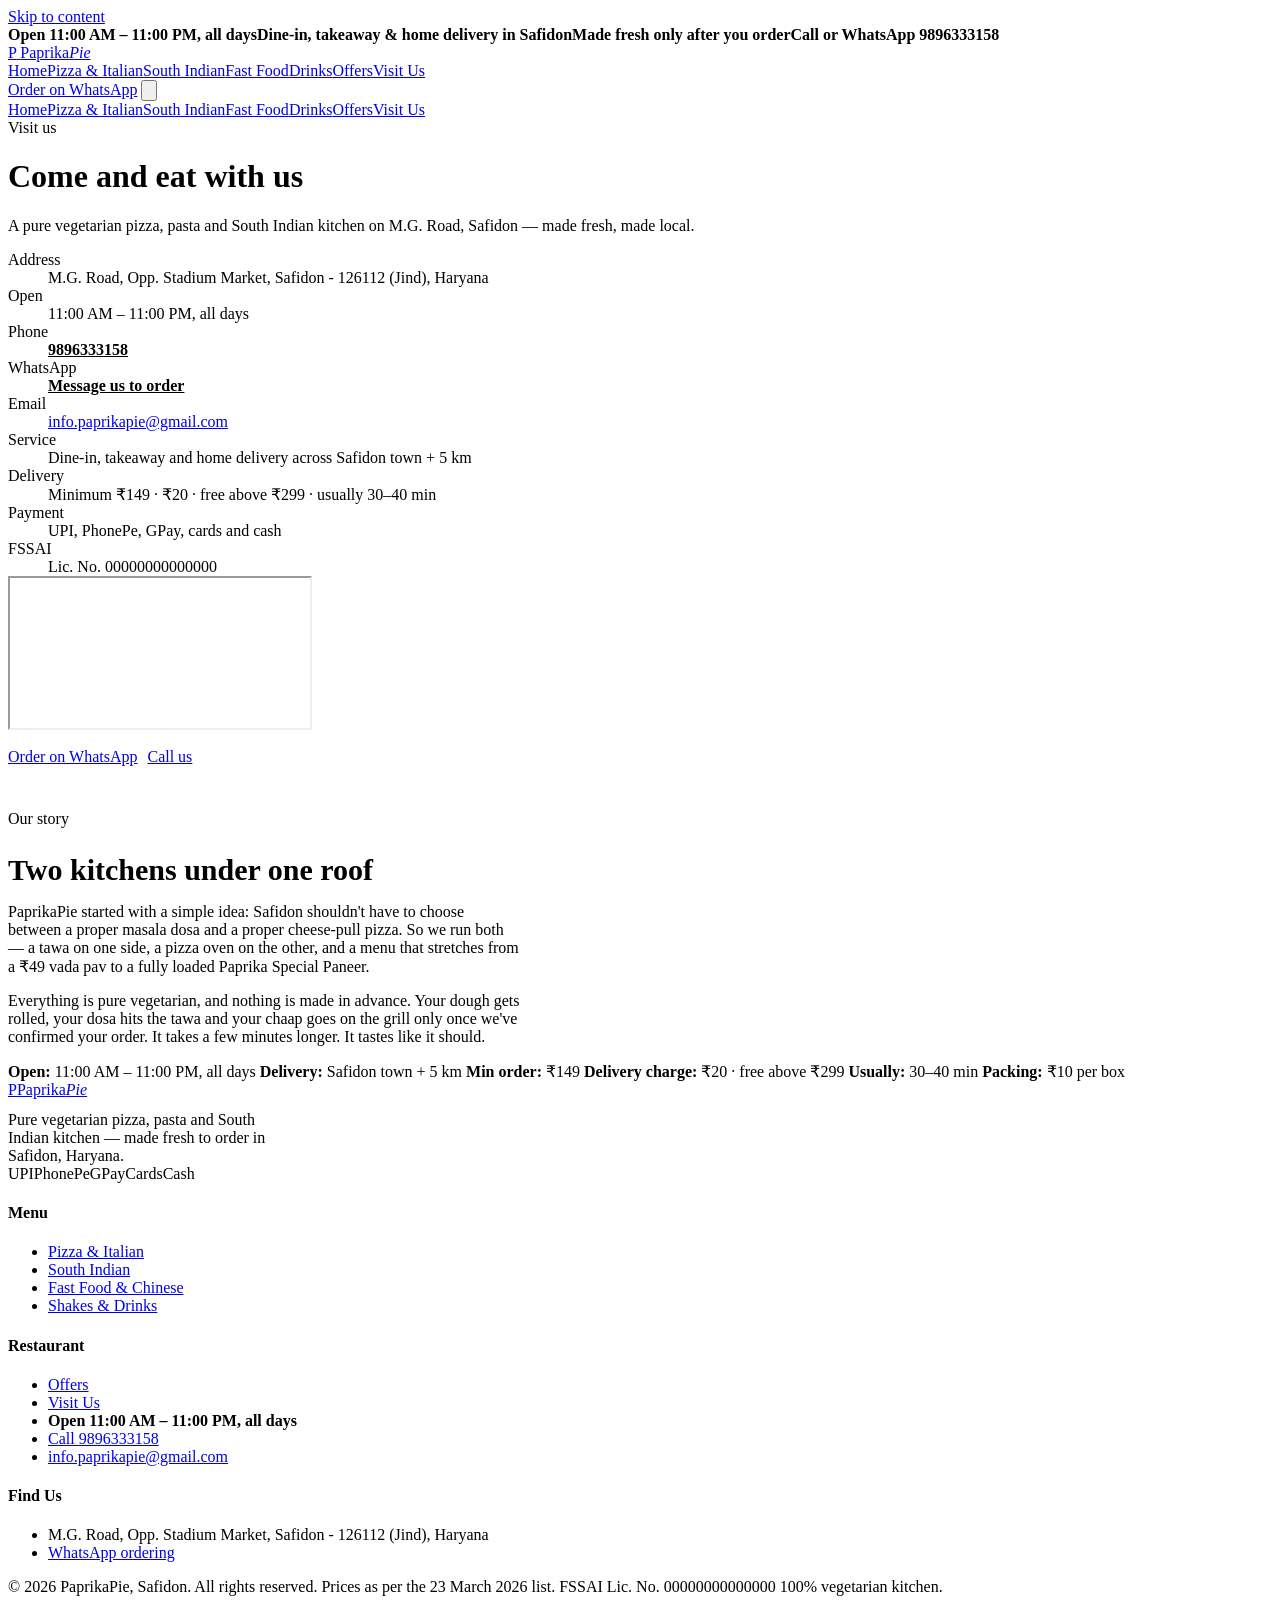
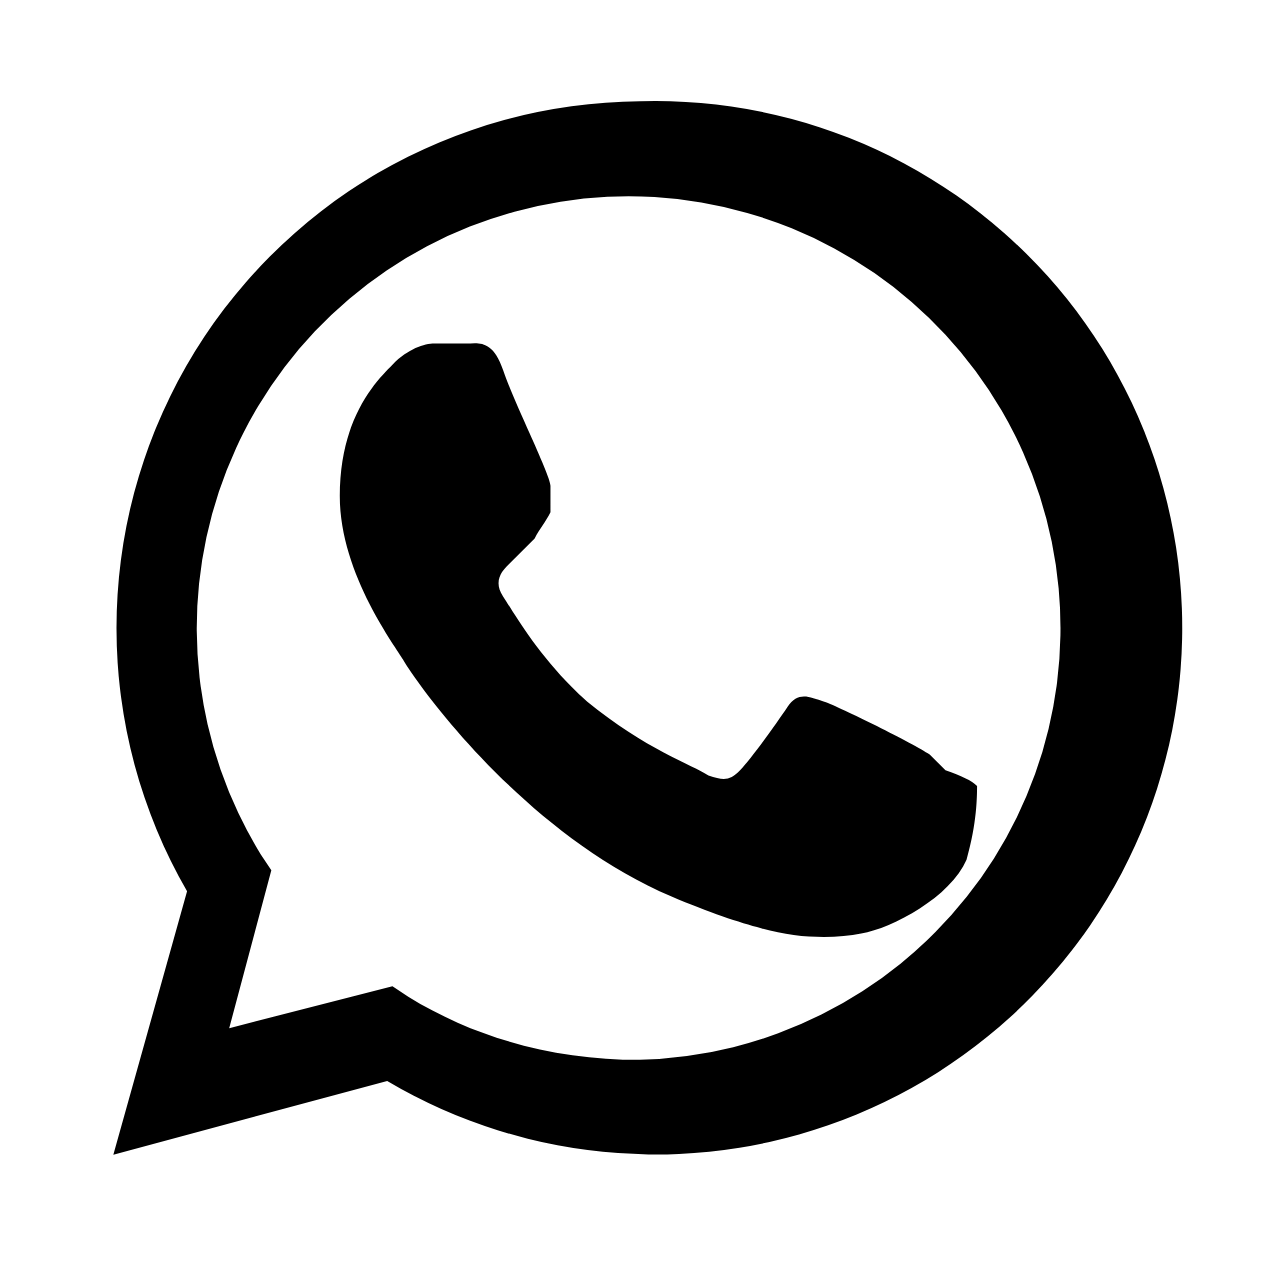
==== about.html @ 125a56b7 "Add files via upload" ====
<!DOCTYPE html>
<html lang="en-IN">
<head>
<meta charset="utf-8">
<meta name="viewport" content="width=device-width, initial-scale=1">
<title>Visit Us | PaprikaPie, Safidon (Jind), Haryana</title>
<meta name="description" content="PaprikaPie is at M.G. Road, Opp. Stadium Market, Safidon - 126112 (Jind), Haryana. Open 11:00 AM – 11:00 PM, all days. Dine-in, takeaway and home delivery. Call or WhatsApp 9896333158.">
<link rel="canonical" href="https://paprikapie.co.in/about.html">
<meta property="og:type" content="restaurant">
<meta property="og:site_name" content="PaprikaPie, Safidon">
<meta property="og:title" content="Visit Us | PaprikaPie, Safidon (Jind), Haryana">
<meta property="og:description" content="PaprikaPie is at M.G. Road, Opp. Stadium Market, Safidon - 126112 (Jind), Haryana. Open 11:00 AM – 11:00 PM, all days. Dine-in, takeaway and home delivery. Call or WhatsApp 9896333158.">
<meta property="og:image" content="https://paprikapie.co.in/images/share-card.jpg">
<meta property="og:image:width" content="1200">
<meta property="og:image:height" content="630">
<meta property="og:url" content="https://paprikapie.co.in/about.html">
<meta property="og:locale" content="en_IN">
<meta name="twitter:card" content="summary_large_image">
<meta name="twitter:title" content="Visit Us | PaprikaPie, Safidon (Jind), Haryana">
<meta name="twitter:description" content="PaprikaPie is at M.G. Road, Opp. Stadium Market, Safidon - 126112 (Jind), Haryana. Open 11:00 AM – 11:00 PM, all days. Dine-in, takeaway and home delivery. Call or WhatsApp 9896333158.">
<meta name="twitter:image" content="https://paprikapie.co.in/images/share-card.jpg">
<meta name="theme-color" content="#1B120C">
<link rel="icon" href="images/favicon.png">
<link rel="preconnect" href="https://fonts.googleapis.com"><link rel="preconnect" href="https://fonts.gstatic.com" crossorigin><link href="https://fonts.googleapis.com/css2?family=Bricolage+Grotesque:opsz,wght@12..96,600;12..96,800&family=Instrument+Sans:wght@400;500;600&family=Martian+Mono:wght@400;600&display=swap" rel="stylesheet">
<link rel="stylesheet" href="assets/style.css">
</head>
<body>
<a class="skip" href="#main">Skip to content</a>
<div class="ticker"><span>
<b>Open 11:00 AM – 11:00 PM, all days</b><b>Dine-in, takeaway &amp; home delivery in Safidon</b><b>Made fresh only after you order</b><b>Call or WhatsApp 9896333158</b>
</span></div>
<header class="hdr">
  <div class="wrap bar">
    <a class="logo" href="index.html">
      <span class="mk">P</span>
      <span class="nm">Paprika<i>Pie</i></span>
    </a>
    <nav class="main"><a href="index.html">Home</a><a href="menu-pizza.html">Pizza &amp; Italian</a><a href="menu-south.html">South Indian</a><a href="menu-fastfood.html">Fast Food</a><a href="menu-drinks.html">Drinks</a><a href="offers.html">Offers</a><a href="about.html" aria-current="page">Visit Us</a></nav>
    <div class="hdr-cta">
      <a class="btn btn-wa btn-sm" href="https://wa.me/919896333158" rel="noopener">Order on WhatsApp</a>
      <button class="menu-btn" type="button" aria-label="Menu" aria-expanded="false">
        <svg viewBox="0 0 24 24" fill="none" stroke="currentColor" stroke-width="2.2" stroke-linecap="round">
          <path d="M3 6h18M3 12h18M3 18h18"/>
        </svg>
      </button>
    </div>
  </div>
  <div class="wrap"><div class="drawer"><a href="index.html">Home</a><a href="menu-pizza.html">Pizza &amp; Italian</a><a href="menu-south.html">South Indian</a><a href="menu-fastfood.html">Fast Food</a><a href="menu-drinks.html">Drinks</a><a href="offers.html">Offers</a><a href="about.html" aria-current="page">Visit Us</a></div></div>
</header>
<main id="main">
<div class="phead"><div class="wrap">
  <div class="eyebrow">Visit us</div>
  <h1>Come and eat with us</h1>
  <p>A pure vegetarian pizza, pasta and South Indian kitchen on M.G. Road, Safidon — made fresh, made local.</p>
</div></div>
<section><div class="wrap">
  <div class="split">
    <div class="info">
      <dl style="margin:0">
        <dt>Address</dt><dd>M.G. Road, Opp. Stadium Market, Safidon - 126112 (Jind), Haryana</dd>
        <dt>Open</dt><dd>11:00 AM – 11:00 PM, all days</dd>
        <dt>Phone</dt><dd><a href="tel:9896333158" style="color:var(--paprika);font-weight:600">9896333158</a></dd>
        <dt>WhatsApp</dt><dd><a href="https://wa.me/919896333158" rel="noopener" style="color:var(--paprika);font-weight:600">Message us to order</a></dd>
        <dt>Email</dt><dd><a href="mailto:info.paprikapie@gmail.com">info.paprikapie@gmail.com</a></dd>
        <dt>Service</dt><dd>Dine-in, takeaway and home delivery across Safidon town + 5 km</dd>
        <dt>Delivery</dt><dd>Minimum ₹149 · ₹20 · free above ₹299 · usually 30–40 min</dd>
        <dt>Payment</dt><dd>UPI, PhonePe, GPay, cards and cash</dd>
        <dt>FSSAI</dt><dd>Lic. No. 00000000000000</dd>
      </dl>
    </div>
    <div>
      <iframe class="map" loading="lazy" title="PaprikaPie location in Safidon"
        referrerpolicy="no-referrer-when-downgrade" allowfullscreen
        src="https://www.google.com/maps?q=M.G.+Road%2C+Opp.+Stadium+Market%2C+Safidon+-+126112+(Jind)%2C+Haryana&amp;output=embed"></iframe>
      <div style="margin-top:14px;display:flex;gap:10px;flex-wrap:wrap">
        <a class="btn btn-wa" href="https://wa.me/919896333158" rel="noopener">Order on WhatsApp</a>
        <a class="btn btn-line" href="tel:9896333158">Call us</a>
      </div>
    </div>
  </div>

  <div style="margin-top:44px;max-width:64ch">
    <div class="eyebrow" style="color:var(--paprika)">Our story</div>
    <h2 style="font-size:30px;font-weight:800;margin-bottom:14px">Two kitchens under one roof</h2>
    <p style="color:var(--ash)">PaprikaPie started with a simple idea: Safidon shouldn't have to choose between a proper masala dosa and a proper cheese-pull pizza. So we run both — a tawa on one side, a pizza oven on the other, and a menu that stretches from a ₹49 vada pav to a fully loaded Paprika Special Paneer.</p>
    <p style="color:var(--ash)">Everything is pure vegetarian, and nothing is made in advance. Your dough gets rolled, your dosa hits the tawa and your chaap goes on the grill only once we've confirmed your order. It takes a few minutes longer. It tastes like it should.</p>
  </div>
</div></section>
</main>

<div class="delivery"><div class="wrap in">
  <span><b>Open:</b> 11:00 AM – 11:00 PM, all days</span>
  <span><b>Delivery:</b> Safidon town + 5 km</span>
  <span><b>Min order:</b> ₹149</span>
  <span><b>Delivery charge:</b> ₹20 · free above ₹299</span>
  <span><b>Usually:</b> 30–40 min</span>
  <span><b>Packing:</b> ₹10 per box</span>
</div></div>
<footer>
  <div class="wrap">
    <div class="fgrid">
      <div>
        <a class="logo" href="index.html" style="margin-bottom:12px">
          <span class="mk">P</span><span class="nm" style="color:var(--pav)">Paprika<i style="color:var(--ember)">Pie</i></span>
        </a>
        <p style="margin:12px 0 0;max-width:34ch">Pure vegetarian pizza, pasta and South Indian kitchen — made fresh to order in Safidon, Haryana.</p>
        <div class="pay"><span>UPI</span><span>PhonePe</span><span>GPay</span><span>Cards</span><span>Cash</span></div>
      </div>
      <div>
        <h4>Menu</h4>
        <ul>
          <li><a href="menu-pizza.html">Pizza &amp; Italian</a></li>
          <li><a href="menu-south.html">South Indian</a></li>
          <li><a href="menu-fastfood.html">Fast Food &amp; Chinese</a></li>
          <li><a href="menu-drinks.html">Shakes &amp; Drinks</a></li>
        </ul>
      </div>
      <div>
        <h4>Restaurant</h4>
        <ul>
          <li><a href="offers.html">Offers</a></li>
          <li><a href="about.html">Visit Us</a></li>
          <li><strong style="color:var(--pav)">Open 11:00 AM – 11:00 PM, all days</strong></li>
          <li><a href="tel:9896333158">Call 9896333158</a></li>
          <li><a href="mailto:info.paprikapie@gmail.com">info.paprikapie@gmail.com</a></li>
        </ul>
      </div>
      <div>
        <h4>Find Us</h4>
        <ul>
          <li>M.G. Road, Opp. Stadium Market, Safidon - 126112 (Jind), Haryana</li>
          <li><a href="https://wa.me/919896333158" rel="noopener">WhatsApp ordering</a></li>
        </ul>
      </div>
    </div>
    <div class="legal">
      <span>© 2026 PaprikaPie, Safidon. All rights reserved.</span>
      <span>Prices as per the 23 March 2026 list.</span>
      <span>FSSAI Lic. No. 00000000000000</span>
      <span>100% vegetarian kitchen.</span>
    </div>
  </div>
</footer>

<a class="fab" href="https://wa.me/919896333158" rel="noopener" aria-label="Order on WhatsApp">
  <svg viewBox="0 0 24 24"><path d="M17.5 14.4c-.3-.2-1.7-.9-2-1-.3-.1-.5-.2-.7.1-.2.3-.7 1-.9 1.2-.2.2-.3.2-.6.1-.3-.2-1.2-.5-2.3-1.4-.9-.8-1.4-1.7-1.6-2-.2-.3 0-.5.1-.6l.5-.5c.1-.2.2-.3.3-.5 0-.2 0-.4 0-.5 0-.2-.7-1.6-.9-2.2-.2-.6-.5-.5-.7-.5h-.6c-.2 0-.5.1-.8.4-.3.3-1 1-1 2.5s1.1 2.9 1.2 3.1c.1.2 2.1 3.2 5.1 4.5.7.3 1.3.5 1.7.6.7.2 1.4.2 1.9.1.6-.1 1.7-.7 2-1.4.2-.7.2-1.2.2-1.4-.1-.1-.3-.2-.6-.3zM12 2a10 10 0 0 0-8.6 15L2 22l5.2-1.4A10 10 0 1 0 12 2zm0 18.2c-1.6 0-3.1-.4-4.4-1.2l-.3-.2-3.1.8.8-3-.2-.3a8.2 8.2 0 1 1 7.2 3.9z"/></svg>
</a>

<script src="offers-loader.js" defer></script>
<script src="assets/app.js" defer></script>
</body>
</html>
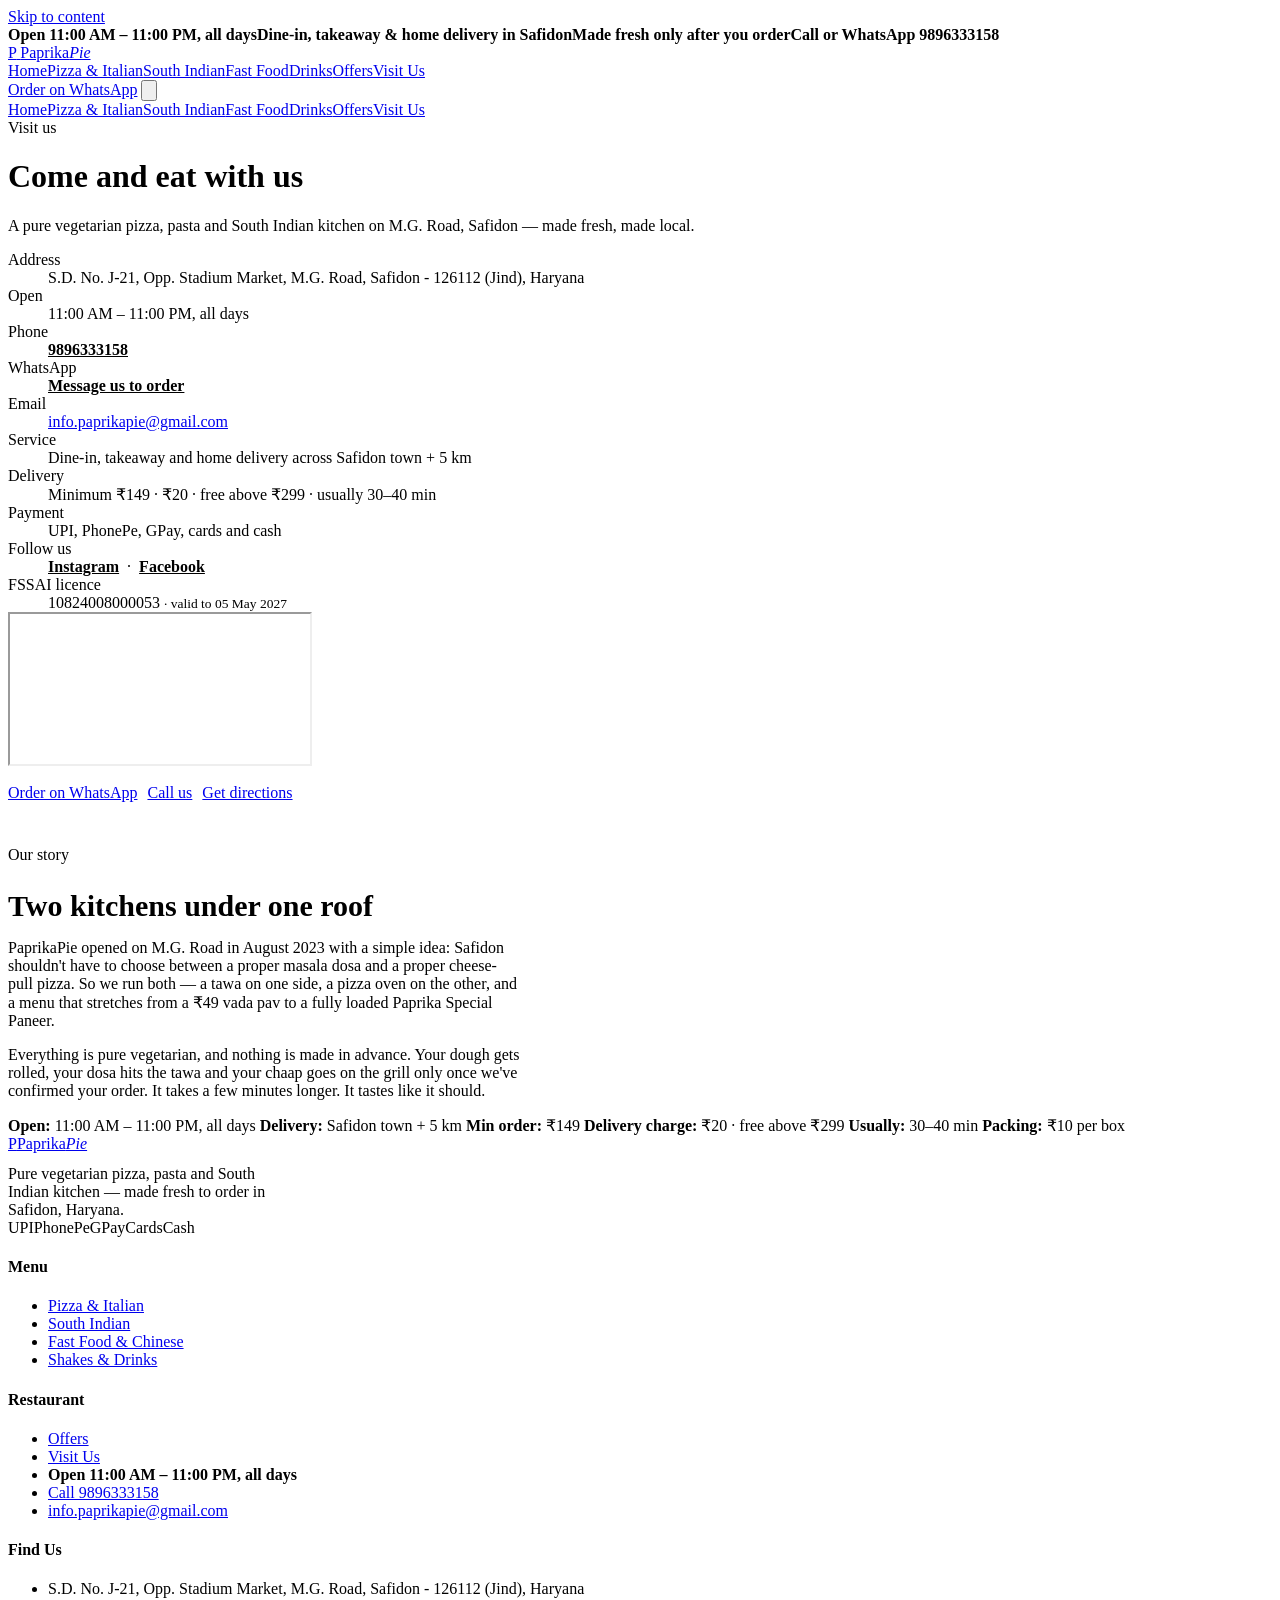
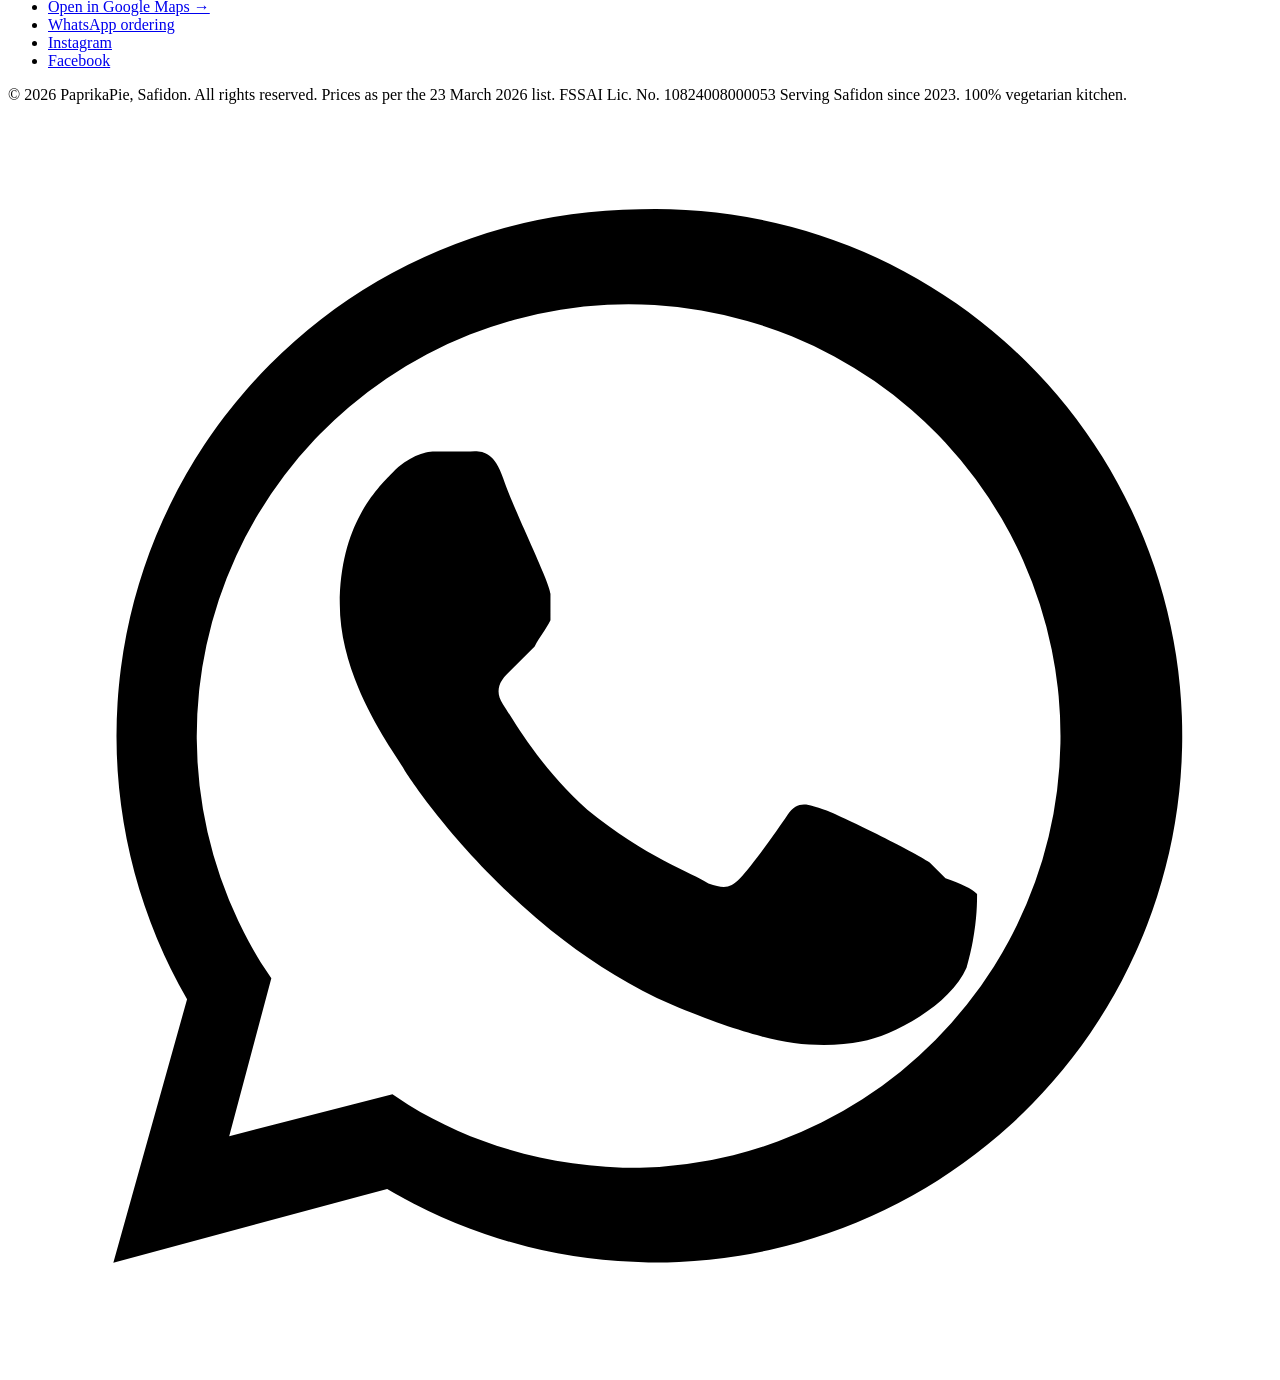
==== commit f6489249: "Add files via upload" ====
--- a/about.html
+++ b/about.html
@@ -4,12 +4,12 @@
 <meta charset="utf-8">
 <meta name="viewport" content="width=device-width, initial-scale=1">
 <title>Visit Us | PaprikaPie, Safidon (Jind), Haryana</title>
-<meta name="description" content="PaprikaPie is at M.G. Road, Opp. Stadium Market, Safidon - 126112 (Jind), Haryana. Open 11:00 AM – 11:00 PM, all days. Dine-in, takeaway and home delivery. Call or WhatsApp 9896333158.">
+<meta name="description" content="PaprikaPie is at S.D. No. J-21, Opp. Stadium Market, M.G. Road, Safidon - 126112 (Jind), Haryana. Open 11:00 AM – 11:00 PM, all days. Dine-in, takeaway and home delivery. Call or WhatsApp 9896333158.">
 <link rel="canonical" href="https://paprikapie.co.in/about.html">
 <meta property="og:type" content="restaurant">
 <meta property="og:site_name" content="PaprikaPie, Safidon">
 <meta property="og:title" content="Visit Us | PaprikaPie, Safidon (Jind), Haryana">
-<meta property="og:description" content="PaprikaPie is at M.G. Road, Opp. Stadium Market, Safidon - 126112 (Jind), Haryana. Open 11:00 AM – 11:00 PM, all days. Dine-in, takeaway and home delivery. Call or WhatsApp 9896333158.">
+<meta property="og:description" content="PaprikaPie is at S.D. No. J-21, Opp. Stadium Market, M.G. Road, Safidon - 126112 (Jind), Haryana. Open 11:00 AM – 11:00 PM, all days. Dine-in, takeaway and home delivery. Call or WhatsApp 9896333158.">
 <meta property="og:image" content="https://paprikapie.co.in/images/share-card.jpg">
 <meta property="og:image:width" content="1200">
 <meta property="og:image:height" content="630">
@@ -17,7 +17,7 @@
 <meta property="og:locale" content="en_IN">
 <meta name="twitter:card" content="summary_large_image">
 <meta name="twitter:title" content="Visit Us | PaprikaPie, Safidon (Jind), Haryana">
-<meta name="twitter:description" content="PaprikaPie is at M.G. Road, Opp. Stadium Market, Safidon - 126112 (Jind), Haryana. Open 11:00 AM – 11:00 PM, all days. Dine-in, takeaway and home delivery. Call or WhatsApp 9896333158.">
+<meta name="twitter:description" content="PaprikaPie is at S.D. No. J-21, Opp. Stadium Market, M.G. Road, Safidon - 126112 (Jind), Haryana. Open 11:00 AM – 11:00 PM, all days. Dine-in, takeaway and home delivery. Call or WhatsApp 9896333158.">
 <meta name="twitter:image" content="https://paprikapie.co.in/images/share-card.jpg">
 <meta name="theme-color" content="#1B120C">
 <link rel="icon" href="images/favicon.png">
@@ -57,7 +57,7 @@
   <div class="split">
     <div class="info">
       <dl style="margin:0">
-        <dt>Address</dt><dd>M.G. Road, Opp. Stadium Market, Safidon - 126112 (Jind), Haryana</dd>
+        <dt>Address</dt><dd>S.D. No. J-21, Opp. Stadium Market, M.G. Road, Safidon - 126112 (Jind), Haryana</dd>
         <dt>Open</dt><dd>11:00 AM – 11:00 PM, all days</dd>
         <dt>Phone</dt><dd><a href="tel:9896333158" style="color:var(--paprika);font-weight:600">9896333158</a></dd>
         <dt>WhatsApp</dt><dd><a href="https://wa.me/919896333158" rel="noopener" style="color:var(--paprika);font-weight:600">Message us to order</a></dd>
@@ -65,16 +65,18 @@
         <dt>Service</dt><dd>Dine-in, takeaway and home delivery across Safidon town + 5 km</dd>
         <dt>Delivery</dt><dd>Minimum ₹149 · ₹20 · free above ₹299 · usually 30–40 min</dd>
         <dt>Payment</dt><dd>UPI, PhonePe, GPay, cards and cash</dd>
-        <dt>FSSAI</dt><dd>Lic. No. 00000000000000</dd>
+        <dt>Follow us</dt><dd><a href="https://www.instagram.com/paprika__pie" rel="noopener" style="color:var(--paprika);font-weight:600">Instagram</a> &nbsp;·&nbsp; <a href="https://www.facebook.com/share/195Zh5gYRe/" rel="noopener" style="color:var(--paprika);font-weight:600">Facebook</a></dd>
+        <dt>FSSAI licence</dt><dd>10824008000053 <span style="color:var(--ash);font-size:13.5px">· valid to 05 May 2027</span></dd>
       </dl>
     </div>
     <div>
       <iframe class="map" loading="lazy" title="PaprikaPie location in Safidon"
         referrerpolicy="no-referrer-when-downgrade" allowfullscreen
-        src="https://www.google.com/maps?q=M.G.+Road%2C+Opp.+Stadium+Market%2C+Safidon+-+126112+(Jind)%2C+Haryana&amp;output=embed"></iframe>
+        src="https://www.google.com/maps?q=29.4057029,76.6685684&amp;z=17&amp;output=embed"></iframe>
       <div style="margin-top:14px;display:flex;gap:10px;flex-wrap:wrap">
         <a class="btn btn-wa" href="https://wa.me/919896333158" rel="noopener">Order on WhatsApp</a>
         <a class="btn btn-line" href="tel:9896333158">Call us</a>
+        <a class="btn btn-line" href="https://share.google/0tqUIa7kDqaAhrI66" rel="noopener">Get directions</a>
       </div>
     </div>
   </div>
@@ -82,7 +84,7 @@
   <div style="margin-top:44px;max-width:64ch">
     <div class="eyebrow" style="color:var(--paprika)">Our story</div>
     <h2 style="font-size:30px;font-weight:800;margin-bottom:14px">Two kitchens under one roof</h2>
-    <p style="color:var(--ash)">PaprikaPie started with a simple idea: Safidon shouldn't have to choose between a proper masala dosa and a proper cheese-pull pizza. So we run both — a tawa on one side, a pizza oven on the other, and a menu that stretches from a ₹49 vada pav to a fully loaded Paprika Special Paneer.</p>
+    <p style="color:var(--ash)">PaprikaPie opened on M.G. Road in August 2023 with a simple idea: Safidon shouldn't have to choose between a proper masala dosa and a proper cheese-pull pizza. So we run both — a tawa on one side, a pizza oven on the other, and a menu that stretches from a ₹49 vada pav to a fully loaded Paprika Special Paneer.</p>
     <p style="color:var(--ash)">Everything is pure vegetarian, and nothing is made in advance. Your dough gets rolled, your dosa hits the tawa and your chaap goes on the grill only once we've confirmed your order. It takes a few minutes longer. It tastes like it should.</p>
   </div>
 </div></section>
@@ -128,15 +130,19 @@
       <div>
         <h4>Find Us</h4>
         <ul>
-          <li>M.G. Road, Opp. Stadium Market, Safidon - 126112 (Jind), Haryana</li>
+          <li>S.D. No. J-21, Opp. Stadium Market, M.G. Road, Safidon - 126112 (Jind), Haryana</li>
+          <li><a href="https://share.google/0tqUIa7kDqaAhrI66" rel="noopener">Open in Google Maps →</a></li>
           <li><a href="https://wa.me/919896333158" rel="noopener">WhatsApp ordering</a></li>
+          <li><a href="https://www.instagram.com/paprika__pie" rel="noopener">Instagram</a></li>
+          <li><a href="https://www.facebook.com/share/195Zh5gYRe/" rel="noopener">Facebook</a></li>
         </ul>
       </div>
     </div>
     <div class="legal">
       <span>© 2026 PaprikaPie, Safidon. All rights reserved.</span>
       <span>Prices as per the 23 March 2026 list.</span>
-      <span>FSSAI Lic. No. 00000000000000</span>
+      <span>FSSAI Lic. No. 10824008000053</span>
+      <span>Serving Safidon since 2023.</span>
       <span>100% vegetarian kitchen.</span>
     </div>
   </div>
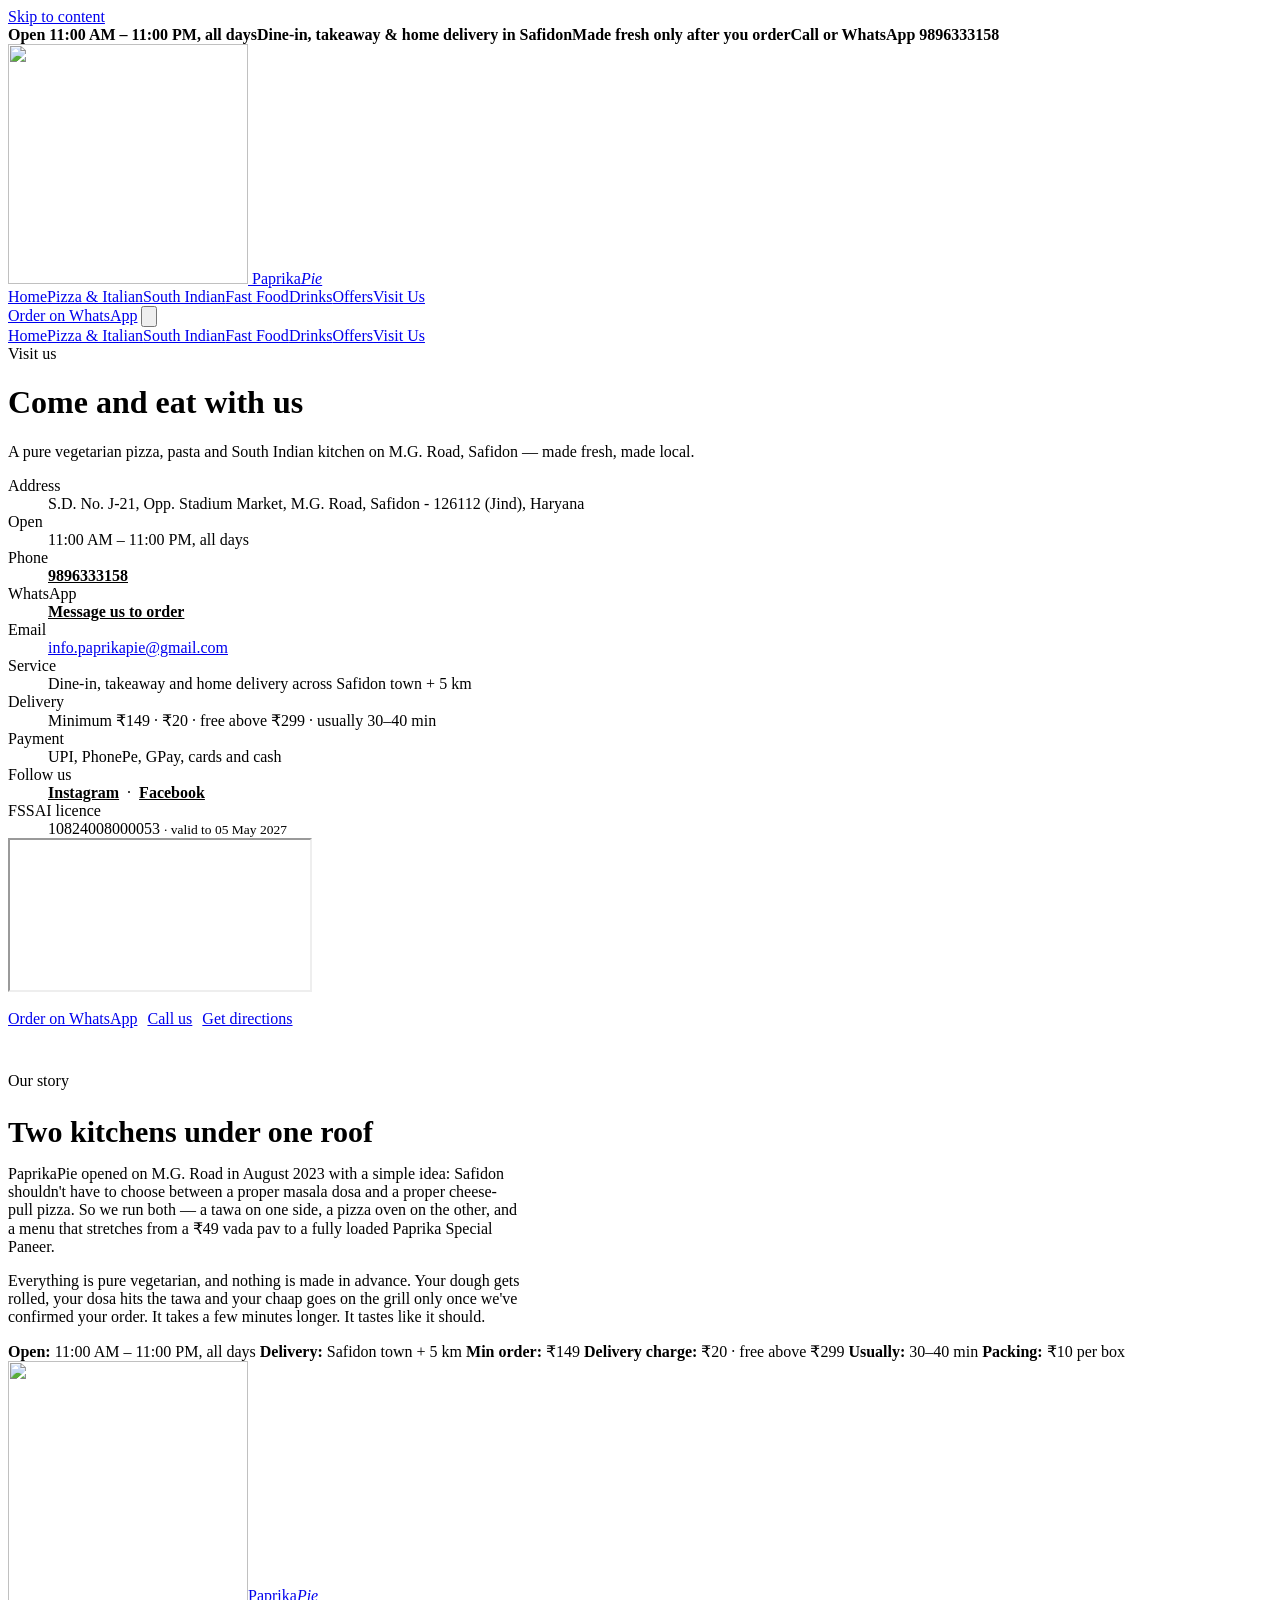
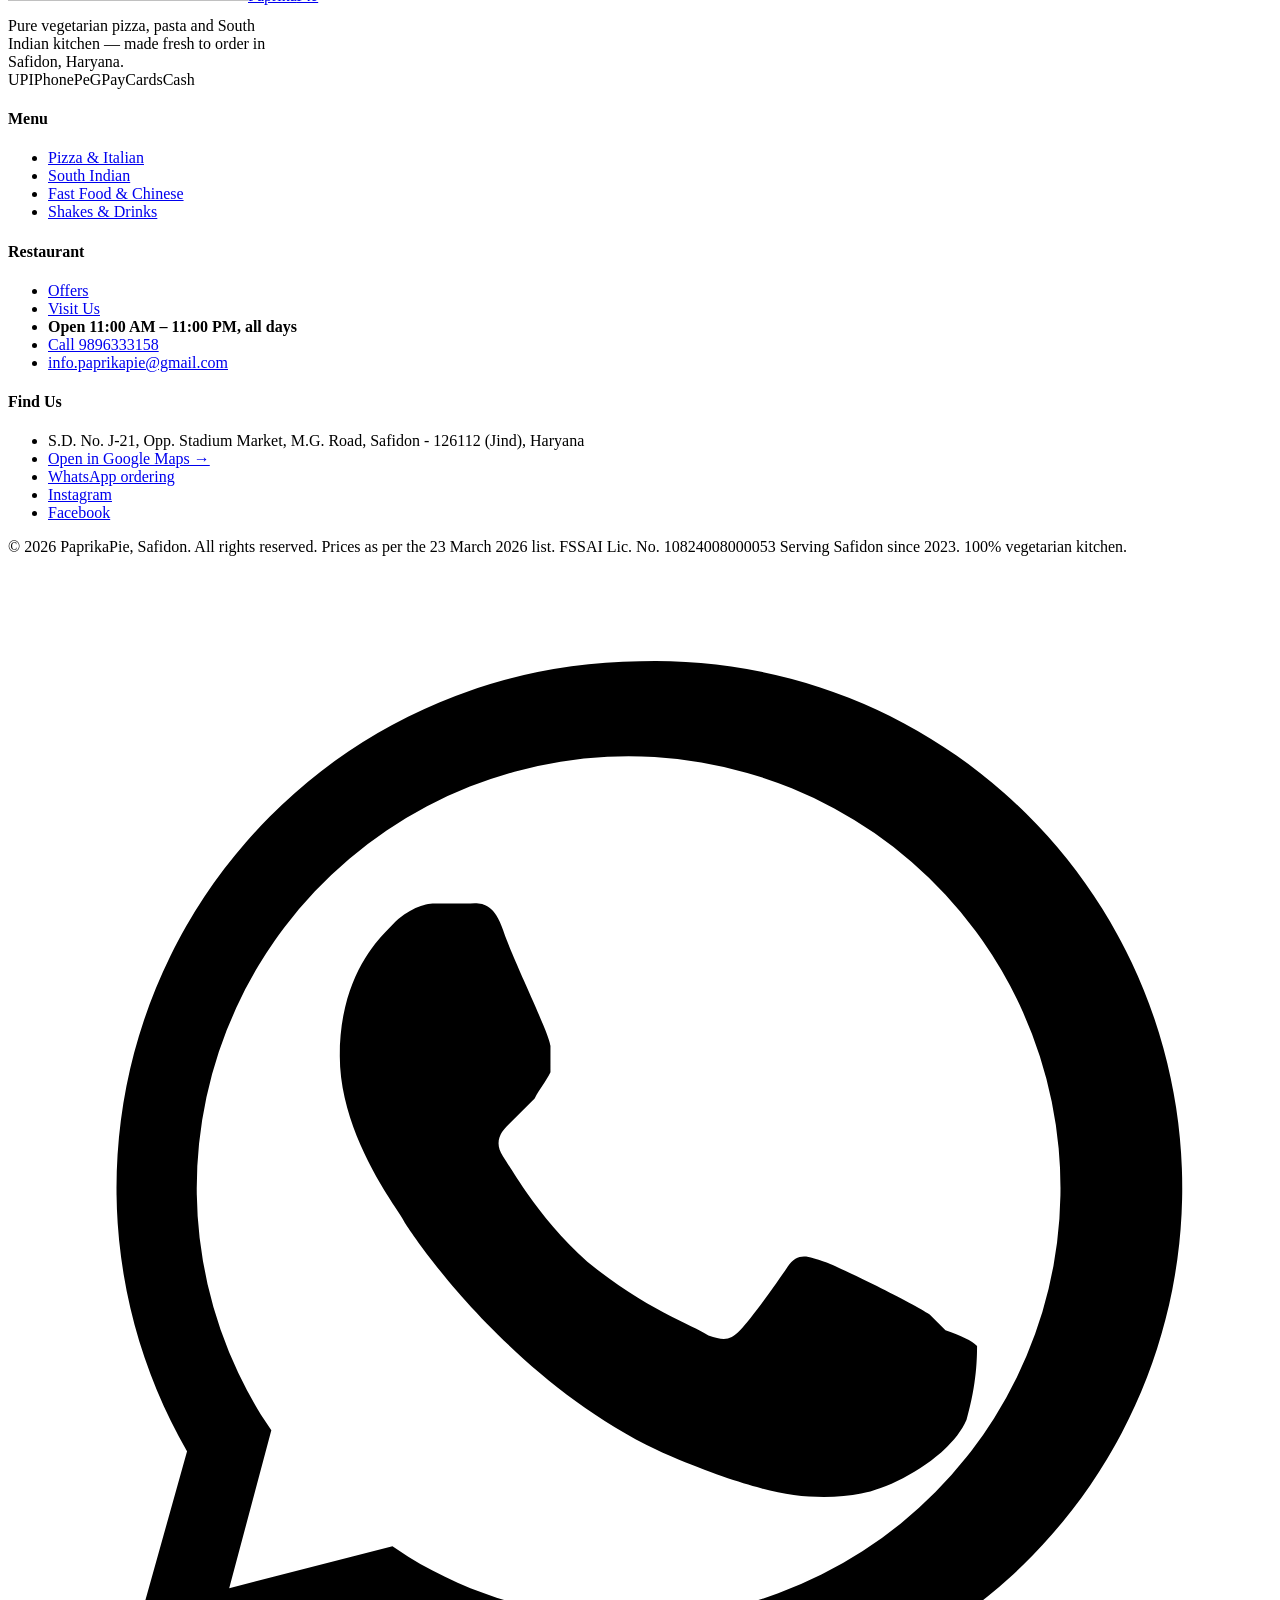
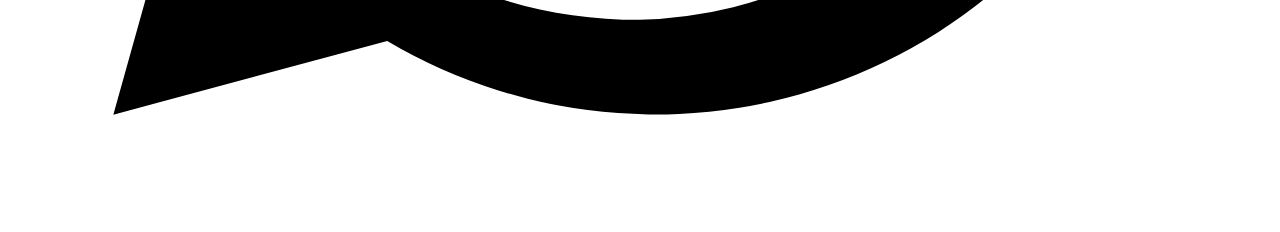
==== commit 70036220: "Add files via upload" ====
--- a/about.html
+++ b/about.html
@@ -32,7 +32,7 @@
 <header class="hdr">
   <div class="wrap bar">
     <a class="logo" href="index.html">
-      <span class="mk">P</span>
+      <img class="mk" src="images/logo.png" alt="" width="240" height="240">
       <span class="nm">Paprika<i>Pie</i></span>
     </a>
     <nav class="main"><a href="index.html">Home</a><a href="menu-pizza.html">Pizza &amp; Italian</a><a href="menu-south.html">South Indian</a><a href="menu-fastfood.html">Fast Food</a><a href="menu-drinks.html">Drinks</a><a href="offers.html">Offers</a><a href="about.html" aria-current="page">Visit Us</a></nav>
@@ -103,7 +103,7 @@
     <div class="fgrid">
       <div>
         <a class="logo" href="index.html" style="margin-bottom:12px">
-          <span class="mk">P</span><span class="nm" style="color:var(--pav)">Paprika<i style="color:var(--ember)">Pie</i></span>
+          <img class="mk" src="images/logo.png" alt="" width="240" height="240"><span class="nm" style="color:var(--pav)">Paprika<i style="color:var(--ember)">Pie</i></span>
         </a>
         <p style="margin:12px 0 0;max-width:34ch">Pure vegetarian pizza, pasta and South Indian kitchen — made fresh to order in Safidon, Haryana.</p>
         <div class="pay"><span>UPI</span><span>PhonePe</span><span>GPay</span><span>Cards</span><span>Cash</span></div>
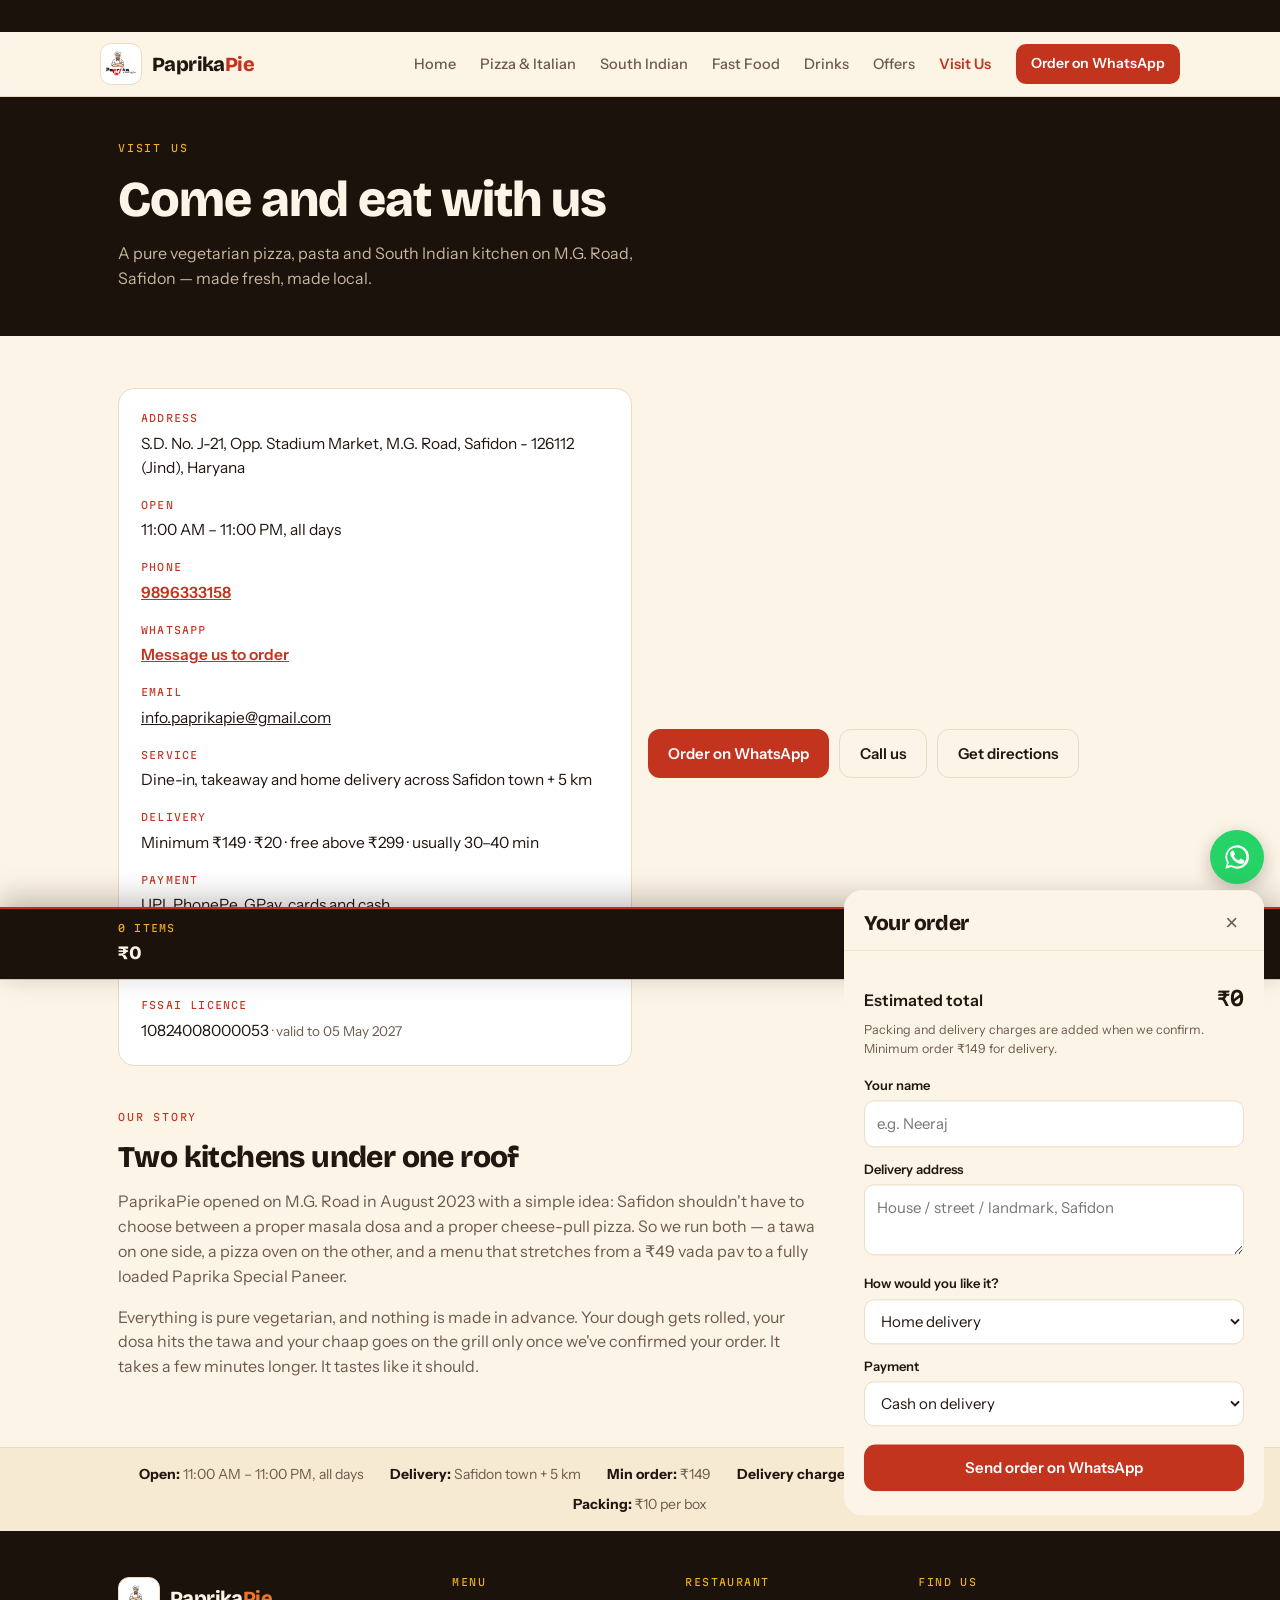
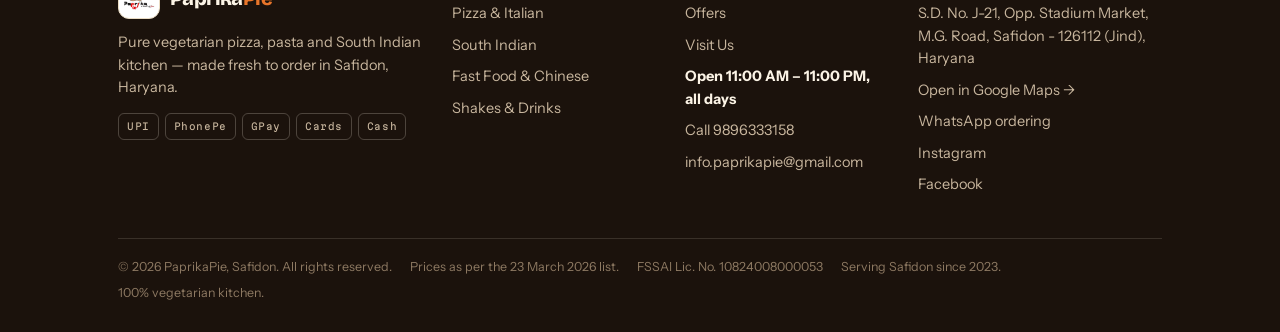
==== commit c0292b63: "Add files via upload" ====
--- a/about.html
+++ b/about.html
@@ -10,7 +10,7 @@
 <meta property="og:site_name" content="PaprikaPie, Safidon">
 <meta property="og:title" content="Visit Us | PaprikaPie, Safidon (Jind), Haryana">
 <meta property="og:description" content="PaprikaPie is at S.D. No. J-21, Opp. Stadium Market, M.G. Road, Safidon - 126112 (Jind), Haryana. Open 11:00 AM – 11:00 PM, all days. Dine-in, takeaway and home delivery. Call or WhatsApp 9896333158.">
-<meta property="og:image" content="https://paprikapie.co.in/images/share-card.jpg">
+<meta property="og:image" content="https://paprikapie.co.in/img-share-card.jpg">
 <meta property="og:image:width" content="1200">
 <meta property="og:image:height" content="630">
 <meta property="og:url" content="https://paprikapie.co.in/about.html">
@@ -18,11 +18,11 @@
 <meta name="twitter:card" content="summary_large_image">
 <meta name="twitter:title" content="Visit Us | PaprikaPie, Safidon (Jind), Haryana">
 <meta name="twitter:description" content="PaprikaPie is at S.D. No. J-21, Opp. Stadium Market, M.G. Road, Safidon - 126112 (Jind), Haryana. Open 11:00 AM – 11:00 PM, all days. Dine-in, takeaway and home delivery. Call or WhatsApp 9896333158.">
-<meta name="twitter:image" content="https://paprikapie.co.in/images/share-card.jpg">
+<meta name="twitter:image" content="https://paprikapie.co.in/img-share-card.jpg">
 <meta name="theme-color" content="#1B120C">
-<link rel="icon" href="images/favicon.png">
+<link rel="icon" href="img-favicon.png">
 <link rel="preconnect" href="https://fonts.googleapis.com"><link rel="preconnect" href="https://fonts.gstatic.com" crossorigin><link href="https://fonts.googleapis.com/css2?family=Bricolage+Grotesque:opsz,wght@12..96,600;12..96,800&family=Instrument+Sans:wght@400;500;600&family=Martian+Mono:wght@400;600&display=swap" rel="stylesheet">
-<link rel="stylesheet" href="assets/style.css">
+<link rel="stylesheet" href="style.css">
 </head>
 <body>
 <a class="skip" href="#main">Skip to content</a>
@@ -32,7 +32,7 @@
 <header class="hdr">
   <div class="wrap bar">
     <a class="logo" href="index.html">
-      <img class="mk" src="images/logo.png" alt="" width="240" height="240">
+      <img class="mk" src="img-logo.png" alt="" width="240" height="240">
       <span class="nm">Paprika<i>Pie</i></span>
     </a>
     <nav class="main"><a href="index.html">Home</a><a href="menu-pizza.html">Pizza &amp; Italian</a><a href="menu-south.html">South Indian</a><a href="menu-fastfood.html">Fast Food</a><a href="menu-drinks.html">Drinks</a><a href="offers.html">Offers</a><a href="about.html" aria-current="page">Visit Us</a></nav>
@@ -103,7 +103,7 @@
     <div class="fgrid">
       <div>
         <a class="logo" href="index.html" style="margin-bottom:12px">
-          <img class="mk" src="images/logo.png" alt="" width="240" height="240"><span class="nm" style="color:var(--pav)">Paprika<i style="color:var(--ember)">Pie</i></span>
+          <img class="mk" src="img-logo.png" alt="" width="240" height="240"><span class="nm" style="color:var(--pav)">Paprika<i style="color:var(--ember)">Pie</i></span>
         </a>
         <p style="margin:12px 0 0;max-width:34ch">Pure vegetarian pizza, pasta and South Indian kitchen — made fresh to order in Safidon, Haryana.</p>
         <div class="pay"><span>UPI</span><span>PhonePe</span><span>GPay</span><span>Cards</span><span>Cash</span></div>
@@ -153,6 +153,6 @@
 </a>
 
 <script src="offers-loader.js" defer></script>
-<script src="assets/app.js" defer></script>
+<script src="app.js" defer></script>
 </body>
 </html>
--- a/style.css
+++ b/style.css
@@ -0,0 +1,479 @@
+/* ===========================================================
+   PaprikaPie — paprikapie.co.in
+   =========================================================== */
+
+:root{
+  --char:#1B120C;
+  --char-2:#2A1C13;
+  --paprika:#C3341F;
+  --paprika-dk:#8E2213;
+  --ember:#E8752A;
+  --turmeric:#F2B01E;
+  --pav:#FCF4E6;
+  --pav-2:#F6EAD3;
+  --card:#FFFFFF;
+  --curry:#2E6B4F;
+  --ink:#221610;
+  --ash:#6E5A4D;
+  --line:#EADCC4;
+  --shadow:rgba(27,18,12,.10);
+  --r:16px;
+  --tray-h:0px;
+}
+
+*{box-sizing:border-box}
+html{-webkit-text-size-adjust:100%}
+body{
+  margin:0;
+  background:var(--pav);
+  color:var(--ink);
+  font-family:"Instrument Sans",system-ui,-apple-system,"Segoe UI",sans-serif;
+  font-size:16px;
+  line-height:1.55;
+  -webkit-font-smoothing:antialiased;
+  padding-bottom:var(--tray-h);
+}
+img{max-width:100%;display:block}
+a{color:inherit}
+h1,h2,h3,h4{
+  font-family:"Bricolage Grotesque",system-ui,sans-serif;
+  margin:0;
+  letter-spacing:-.02em;
+  line-height:1.08;
+}
+.mono{font-family:"Martian Mono",ui-monospace,monospace}
+.wrap{max-width:1080px;margin:0 auto;padding:0 18px}
+.sr{position:absolute;width:1px;height:1px;overflow:hidden;clip:rect(0 0 0 0);white-space:nowrap}
+
+/* ---------- skip link ---------- */
+.skip{
+  position:absolute;left:-999px;top:0;z-index:200;
+  background:var(--char);color:var(--pav);padding:12px 18px;border-radius:0 0 10px 0;
+}
+.skip:focus{left:0}
+
+/* ---------- ticker ---------- */
+.ticker{
+  background:var(--char);color:var(--pav-2);
+  font-family:"Martian Mono",monospace;font-size:10.5px;letter-spacing:.1em;
+  padding:8px 0;overflow:hidden;white-space:nowrap;
+}
+.ticker span{display:inline-block;padding-left:100%;animation:slide 34s linear infinite}
+.ticker b{font-weight:400;color:var(--turmeric);margin:0 26px}
+@keyframes slide{to{transform:translateX(-100%)}}
+
+/* ---------- header ---------- */
+.hdr{
+  position:sticky;top:0;z-index:60;
+  background:rgba(252,244,230,.94);
+  backdrop-filter:saturate(160%) blur(10px);
+  border-bottom:1px solid var(--line);
+}
+.hdr .bar{display:flex;align-items:center;gap:14px;padding:11px 0}
+.logo{display:flex;align-items:center;gap:10px;text-decoration:none;flex:0 0 auto}
+.logo .mk{
+  width:42px;height:42px;border-radius:11px;flex:0 0 auto;
+  background:#fff;object-fit:contain;padding:2px;
+  border:1px solid var(--line);
+}
+.logo .nm{font-family:"Bricolage Grotesque";font-weight:800;font-size:20px;letter-spacing:-.03em}
+.logo .nm i{font-style:normal;color:var(--paprika)}
+
+nav.main{margin-left:auto;display:none;gap:2px}
+nav.main a{
+  text-decoration:none;font-size:14.5px;font-weight:500;color:var(--ash);
+  padding:9px 11px;border-radius:9px;white-space:nowrap;
+}
+nav.main a:hover{background:var(--pav-2);color:var(--ink)}
+nav.main a[aria-current="page"]{color:var(--paprika);font-weight:600}
+
+.hdr-cta{margin-left:auto;display:flex;align-items:center;gap:8px}
+nav.main ~ .hdr-cta{margin-left:0}
+
+.btn{
+  display:inline-flex;align-items:center;justify-content:center;gap:8px;
+  font:inherit;font-weight:600;font-size:15px;
+  border:0;border-radius:12px;padding:12px 20px;cursor:pointer;
+  text-decoration:none;transition:background .15s,transform .1s,border-color .15s;
+}
+.btn:active{transform:translateY(1px)}
+.btn-wa{background:var(--paprika);color:#fff}
+.btn-wa:hover{background:var(--paprika-dk)}
+.btn-line{background:transparent;color:var(--ink);border:1.5px solid var(--line)}
+.btn-line:hover{border-color:var(--paprika);color:var(--paprika)}
+.btn-dark{background:var(--char);color:var(--pav)}
+.btn-dark:hover{background:var(--char-2)}
+.btn-sm{padding:9px 15px;font-size:14px;border-radius:10px}
+.btn:focus-visible,a:focus-visible,button:focus-visible,input:focus-visible,select:focus-visible,textarea:focus-visible{
+  outline:2.5px solid var(--turmeric);outline-offset:2px
+}
+
+.menu-btn{
+  display:grid;place-items:center;width:42px;height:42px;flex:0 0 auto;
+  background:transparent;border:1.5px solid var(--line);border-radius:11px;cursor:pointer;
+}
+.menu-btn svg{width:19px;height:19px}
+
+/* mobile drawer */
+.drawer{
+  display:none;border-top:1px solid var(--line);
+  background:var(--pav);padding:8px 0 14px;
+}
+.drawer.open{display:block}
+.drawer a{
+  display:block;text-decoration:none;padding:13px 4px;font-weight:500;
+  border-bottom:1px solid var(--line);
+}
+.drawer a:last-child{border-bottom:0}
+.drawer a[aria-current="page"]{color:var(--paprika);font-weight:600}
+
+@media (min-width:900px){
+  nav.main{display:flex}
+  .menu-btn{display:none}
+  .drawer{display:none !important}
+}
+
+/* ---------- hero ---------- */
+.hero{position:relative;background:var(--char);color:var(--pav);overflow:hidden}
+.hero-inner{
+  max-width:1080px;margin:0 auto;padding:56px 18px 64px;
+  position:relative;z-index:2;
+}
+.eyebrow{
+  font-family:"Martian Mono",monospace;font-size:10px;letter-spacing:.18em;
+  text-transform:uppercase;color:var(--turmeric);margin-bottom:16px;
+}
+.hero h1{
+  font-size:clamp(34px,8.5vw,64px);font-weight:800;max-width:15ch;
+}
+.hero h1 em{font-style:normal;color:var(--ember)}
+.hero p.lede{
+  color:#E4D5BE;font-size:clamp(16px,2.4vw,18.5px);
+  max-width:46ch;margin:18px 0 28px;
+}
+.hero-cta{display:flex;gap:10px;flex-wrap:wrap}
+.hero::after{
+  content:"";position:absolute;inset:0;z-index:1;
+  background:
+    radial-gradient(60% 70% at 82% 30%, rgba(232,117,42,.30), transparent 62%),
+    radial-gradient(46% 60% at 12% 90%, rgba(195,52,31,.28), transparent 60%);
+}
+.hero-photo{
+  position:absolute;inset:0;z-index:0;opacity:.34;
+  background:var(--char-2) center/cover no-repeat;
+}
+
+/* fact strip */
+.facts{background:var(--char-2);border-top:1px solid rgba(252,244,230,.10)}
+.facts .grid{
+  display:grid;grid-template-columns:repeat(2,1fr);gap:1px;
+  background:rgba(252,244,230,.10);
+}
+.facts .f{background:var(--char-2);padding:16px 18px;text-align:center}
+.facts .f b{
+  display:block;font-family:"Bricolage Grotesque";font-weight:800;
+  font-size:17px;color:var(--turmeric);
+}
+.facts .f span{
+  display:block;font-family:"Martian Mono",monospace;font-size:9px;
+  letter-spacing:.12em;text-transform:uppercase;color:#B7A288;margin-top:4px;
+}
+@media (min-width:720px){.facts .grid{grid-template-columns:repeat(4,1fr)}}
+
+/* ---------- sections ---------- */
+section{padding:52px 0}
+.sec-head{margin-bottom:26px}
+.sec-head h2{font-size:clamp(25px,5vw,36px);font-weight:800}
+.sec-head p{color:var(--ash);max-width:56ch;margin:10px 0 0}
+.sec-head .eyebrow{color:var(--paprika)}
+
+.dark{background:var(--char);color:var(--pav)}
+.dark .sec-head p{color:#C8B69E}
+.dark .sec-head .eyebrow{color:var(--turmeric)}
+
+/* ---------- veg mark ---------- */
+.veg{
+  display:inline-grid;place-items:center;
+  width:14px;height:14px;border:1.6px solid var(--curry);border-radius:3px;
+  flex:0 0 auto;vertical-align:-2px;
+}
+.veg::after{content:"";width:6px;height:6px;background:var(--curry);border-radius:50%}
+
+/* ---------- dish cards ---------- */
+.cards{
+  display:grid;gap:14px;
+  grid-template-columns:repeat(auto-fill,minmax(215px,1fr));
+}
+.dish{
+  background:var(--card);border:1px solid var(--line);border-radius:var(--r);
+  overflow:hidden;display:flex;flex-direction:column;
+}
+.dish .ph{
+  aspect-ratio:4/3;position:relative;
+  background:linear-gradient(145deg,var(--pav-2),#EBD9B8);
+  display:grid;place-items:center;
+}
+.dish .ph img{width:100%;height:100%;object-fit:cover}
+.dish .ph .initial{
+  font-family:"Bricolage Grotesque";font-weight:800;font-size:44px;
+  color:rgba(195,52,31,.20);
+}
+.dish .tag{
+  position:absolute;top:9px;left:9px;
+  background:var(--char);color:var(--turmeric);
+  font-family:"Martian Mono",monospace;font-size:8.5px;letter-spacing:.1em;
+  text-transform:uppercase;padding:5px 9px;border-radius:6px;
+}
+.dish .body{padding:14px;display:flex;flex-direction:column;gap:6px;flex:1}
+.dish h3{font-size:16.5px;font-weight:600;display:flex;align-items:center;gap:7px}
+.dish p{margin:0;font-size:13.5px;color:var(--ash);flex:1}
+.dish .foot{display:flex;align-items:center;justify-content:space-between;gap:10px;margin-top:6px}
+.price{font-family:"Martian Mono",monospace;font-weight:600;font-size:15px}
+
+/* ---------- menu list rows ---------- */
+.rows{background:var(--card);border:1px solid var(--line);border-radius:var(--r);overflow:hidden}
+.row{
+  display:flex;align-items:center;gap:14px;
+  padding:14px 16px;border-bottom:1px solid var(--line);
+}
+.row:last-child{border-bottom:0}
+.row .meta{flex:1;min-width:0}
+.row .nm{font-weight:600;display:flex;align-items:center;gap:7px;font-size:15.5px}
+.row .ds{font-size:13.5px;color:var(--ash);margin-top:2px}
+.row .pr{font-family:"Martian Mono",monospace;font-weight:600;font-size:15px;white-space:nowrap}
+
+.add{
+  border:1.5px solid var(--line);background:var(--pav);color:var(--paprika);
+  font:inherit;font-weight:700;font-size:13.5px;
+  padding:8px 15px;border-radius:9px;cursor:pointer;white-space:nowrap;
+  transition:background .15s,border-color .15s,color .15s;
+}
+.add:hover{background:var(--paprika);border-color:var(--paprika);color:#fff}
+.add.done{background:var(--curry);border-color:var(--curry);color:#fff}
+
+/* ---------- pizza size picker ---------- */
+.pz{background:var(--card);border:1px solid var(--line);border-radius:var(--r);overflow:hidden}
+.pz-item{padding:16px;border-bottom:1px solid var(--line)}
+.pz-item:last-child{border-bottom:0}
+.pz-item .nm{font-weight:600;font-size:16.5px;display:flex;align-items:center;gap:7px}
+.pz-item .ds{font-size:13.5px;color:var(--ash);margin:3px 0 12px}
+.sizes{display:grid;grid-template-columns:repeat(2,1fr);gap:8px}
+@media (min-width:560px){.sizes{grid-template-columns:repeat(4,1fr)}}
+.size{
+  border:1.5px solid var(--line);background:var(--pav);border-radius:11px;
+  padding:10px 8px;cursor:pointer;text-align:center;font:inherit;
+  transition:border-color .15s,background .15s;
+}
+.size:hover{border-color:var(--paprika);background:#FCEEE9}
+.size .lb{
+  display:block;font-family:"Martian Mono",monospace;font-size:8.5px;
+  letter-spacing:.1em;text-transform:uppercase;color:var(--ash);
+}
+.size .vl{display:block;font-family:"Martian Mono",monospace;font-weight:600;font-size:15px;margin-top:3px}
+.size.done{background:var(--curry);border-color:var(--curry)}
+.size.done .lb,.size.done .vl{color:#fff}
+
+/* ---------- category chips ---------- */
+.chips{
+  display:flex;gap:8px;overflow-x:auto;padding:12px 18px;
+  position:sticky;top:61px;z-index:50;
+  background:rgba(252,244,230,.95);backdrop-filter:blur(8px);
+  border-bottom:1px solid var(--line);scrollbar-width:none;
+}
+.chips::-webkit-scrollbar{display:none}
+.chips a{
+  flex:0 0 auto;text-decoration:none;font-size:13.5px;font-weight:600;
+  background:var(--card);border:1.5px solid var(--line);border-radius:999px;
+  padding:8px 15px;color:var(--ash);
+}
+.chips a:hover{border-color:var(--paprika);color:var(--paprika)}
+
+/* ---------- page head ---------- */
+.phead{background:var(--char);color:var(--pav);padding:44px 0 46px}
+.phead h1{font-size:clamp(30px,7vw,50px);font-weight:800}
+.phead p{color:#C8B69E;max-width:52ch;margin:14px 0 0}
+
+/* ---------- offer cards ---------- */
+.offers{display:grid;gap:18px}
+@media (min-width:760px){.offers{grid-template-columns:1fr 1fr}}
+.offer{
+  background:var(--card);border:1px solid var(--line);border-radius:var(--r);
+  overflow:hidden;display:flex;flex-direction:column;
+}
+.offer .ph{aspect-ratio:16/10;background:linear-gradient(145deg,var(--ember),var(--paprika))}
+.offer .ph img{width:100%;height:100%;object-fit:cover}
+.offer .bd{padding:20px;display:flex;flex-direction:column;gap:10px;flex:1}
+.offer h3{font-size:21px;font-weight:800}
+.offer p{margin:0;color:var(--ash);font-size:15px}
+.offer ul{margin:0;padding-left:19px;color:var(--ash);font-size:14px;columns:2}
+.offer .terms{font-size:12.5px;color:var(--ash)}
+.offer .valid{
+  font-family:"Martian Mono",monospace;font-size:10px;letter-spacing:.1em;
+  text-transform:uppercase;color:var(--paprika);
+}
+.offer .cta{margin-top:auto;padding-top:6px}
+.offer-empty{
+  grid-column:1/-1;background:var(--card);border:1px dashed var(--line);
+  border-radius:var(--r);padding:32px;text-align:center;color:var(--ash);
+}
+
+/* ---------- steps ---------- */
+.steps{display:grid;gap:22px;grid-template-columns:repeat(auto-fit,minmax(200px,1fr))}
+.step .n{
+  font-family:"Martian Mono",monospace;font-size:11px;letter-spacing:.14em;
+  color:var(--turmeric);margin-bottom:9px;
+}
+.step h3{font-size:17.5px;font-weight:600;margin-bottom:6px}
+.step p{margin:0;color:#C8B69E;font-size:14.5px}
+
+/* ---------- split cards ---------- */
+.split{display:grid;gap:16px}
+@media (min-width:760px){.split{grid-template-columns:1fr 1fr}}
+.pane{
+  background:var(--card);border:1px solid var(--line);border-radius:var(--r);
+  padding:24px;display:flex;flex-direction:column;gap:12px;
+}
+.pane .eyebrow{color:var(--paprika);margin:0}
+.pane h3{font-size:23px;font-weight:800}
+.pane p{margin:0;color:var(--ash);flex:1}
+
+/* ---------- delivery strip ---------- */
+.delivery{background:var(--pav-2);border-top:1px solid var(--line);padding:16px 0}
+.delivery .in{
+  display:flex;flex-wrap:wrap;gap:8px 26px;justify-content:center;
+  font-size:14px;color:var(--ash);text-align:center;
+}
+.delivery b{color:var(--ink)}
+
+/* ---------- footer ---------- */
+footer{background:var(--char);color:#C8B69E;padding:46px 0 30px;font-size:14.5px}
+footer h4{
+  font-family:"Martian Mono",monospace;font-size:10px;letter-spacing:.14em;
+  text-transform:uppercase;color:var(--turmeric);margin-bottom:14px;font-weight:400;
+}
+.fgrid{display:grid;gap:30px;grid-template-columns:1fr}
+@media (min-width:700px){.fgrid{grid-template-columns:1.5fr 1fr 1fr 1.2fr}}
+footer ul{list-style:none;margin:0;padding:0}
+footer li{margin-bottom:9px}
+footer a{text-decoration:none}
+footer a:hover{color:var(--pav)}
+.pay{display:flex;gap:6px;flex-wrap:wrap;margin-top:14px}
+.pay span{
+  font-family:"Martian Mono",monospace;font-size:9.5px;letter-spacing:.06em;
+  border:1px solid rgba(252,244,230,.22);border-radius:6px;padding:5px 8px;
+}
+.legal{
+  border-top:1px solid rgba(252,244,230,.13);margin-top:34px;padding-top:18px;
+  font-size:12.5px;color:#8D7962;display:flex;flex-wrap:wrap;gap:6px 18px;
+}
+
+/* ---------- order tray (signature) ---------- */
+.tray{
+  position:fixed;left:0;right:0;bottom:0;z-index:90;
+  background:var(--char);color:var(--pav);
+  border-top:2px solid var(--paprika);
+  transform:translateY(110%);transition:transform .25s cubic-bezier(.2,.8,.3,1);
+  box-shadow:0 -8px 30px rgba(27,18,12,.28);
+}
+.tray.up{transform:none}
+.tray .top{
+  display:flex;align-items:center;gap:12px;
+  max-width:1080px;margin:0 auto;padding:12px 18px;
+}
+.tray .sum{flex:1;min-width:0}
+.tray .sum .a{
+  font-family:"Martian Mono",monospace;font-size:10px;letter-spacing:.12em;
+  text-transform:uppercase;color:var(--turmeric);
+}
+.tray .sum .b{font-family:"Bricolage Grotesque";font-weight:800;font-size:19px;margin-top:1px}
+.tray .view{
+  background:transparent;border:1.5px solid rgba(252,244,230,.28);color:var(--pav);
+  font:inherit;font-size:13.5px;font-weight:600;padding:9px 14px;border-radius:10px;cursor:pointer;
+}
+.tray .view:hover{border-color:var(--turmeric);color:var(--turmeric)}
+
+/* ---------- order sheet ---------- */
+.scrim{
+  position:fixed;inset:0;z-index:95;background:rgba(27,18,12,.55);
+  opacity:0;pointer-events:none;transition:opacity .2s;
+}
+.scrim.on{opacity:1;pointer-events:auto}
+.sheet{
+  position:fixed;z-index:96;left:0;right:0;bottom:0;
+  max-height:88vh;overflow-y:auto;
+  background:var(--pav);border-radius:20px 20px 0 0;
+  transform:translateY(101%);transition:transform .28s cubic-bezier(.2,.8,.3,1);
+}
+.sheet.on{transform:none}
+@media (min-width:700px){
+  .sheet{left:auto;right:16px;bottom:16px;width:420px;border-radius:18px;max-height:82vh}
+  .sheet.on{transform:none}
+}
+.sheet .sh{
+  position:sticky;top:0;background:var(--pav);z-index:2;
+  display:flex;align-items:center;gap:12px;
+  padding:18px 20px 12px;border-bottom:1px solid var(--line);
+}
+.sheet .sh h2{font-size:21px;font-weight:800;flex:1}
+.x{
+  background:transparent;border:0;font-size:22px;line-height:1;cursor:pointer;
+  color:var(--ash);padding:4px 6px;border-radius:8px;
+}
+.x:hover{background:var(--pav-2);color:var(--ink)}
+.sheet .sb{padding:16px 20px 24px}
+.li{display:flex;align-items:center;gap:12px;padding:11px 0;border-bottom:1px solid var(--line)}
+.li .n{flex:1;min-width:0;font-size:14.5px}
+.li .n small{display:block;color:var(--ash);font-size:12.5px}
+.li .p{font-family:"Martian Mono",monospace;font-size:14px}
+.qty{display:flex;align-items:center;gap:2px;border:1.5px solid var(--line);border-radius:9px;overflow:hidden}
+.qty button{
+  background:var(--card);border:0;width:30px;height:30px;font-size:17px;line-height:1;
+  cursor:pointer;color:var(--paprika);
+}
+.qty button:hover{background:var(--pav-2)}
+.qty span{min-width:24px;text-align:center;font-family:"Martian Mono",monospace;font-size:13px}
+.tot{display:flex;justify-content:space-between;align-items:baseline;padding:16px 0 6px;font-weight:600}
+.tot .v{font-family:"Martian Mono",monospace;font-size:20px}
+.note{font-size:12.5px;color:var(--ash);margin:0 0 16px}
+.fld{display:block;font-size:13px;font-weight:600;margin:12px 0 5px}
+.sheet input,.sheet textarea,.sheet select{
+  width:100%;font:inherit;font-size:15px;color:var(--ink);
+  background:var(--card);border:1.5px solid var(--line);border-radius:10px;padding:11px 12px;
+}
+.sheet textarea{min-height:70px;resize:vertical}
+.empty{text-align:center;padding:34px 10px;color:var(--ash)}
+
+/* ---------- floating whatsapp ---------- */
+.fab{
+  position:fixed;right:16px;bottom:calc(16px + var(--tray-h));z-index:80;
+  width:54px;height:54px;border-radius:50%;
+  background:#25D366;display:grid;place-items:center;
+  box-shadow:0 6px 18px rgba(27,18,12,.26);
+  transition:bottom .25s;
+}
+.fab svg{width:28px;height:28px;fill:#fff}
+
+/* ---------- misc ---------- */
+.map{width:100%;height:320px;border:0;border-radius:var(--r)}
+.info{background:var(--card);border:1px solid var(--line);border-radius:var(--r);padding:22px}
+.info dt{
+  font-family:"Martian Mono",monospace;font-size:10px;letter-spacing:.12em;
+  text-transform:uppercase;color:var(--paprika);margin-top:18px;
+}
+.info dt:first-child{margin-top:0}
+.info dd{margin:5px 0 0;font-size:15.5px}
+.banner{
+  background:linear-gradient(120deg,var(--paprika),var(--ember));
+  color:#fff;border-radius:var(--r);padding:26px 24px;
+  display:flex;flex-wrap:wrap;gap:16px;align-items:center;justify-content:space-between;
+}
+.banner h3{font-size:22px;font-weight:800}
+.banner p{margin:6px 0 0;opacity:.94;font-size:15px}
+.note-strip{
+  background:#FFF6E2;border-left:3px solid var(--turmeric);
+  border-radius:0 12px 12px 0;padding:13px 16px;font-size:14px;margin-bottom:18px;
+}
+
+@media (prefers-reduced-motion:reduce){
+  *{animation:none !important;transition:none !important}
+}
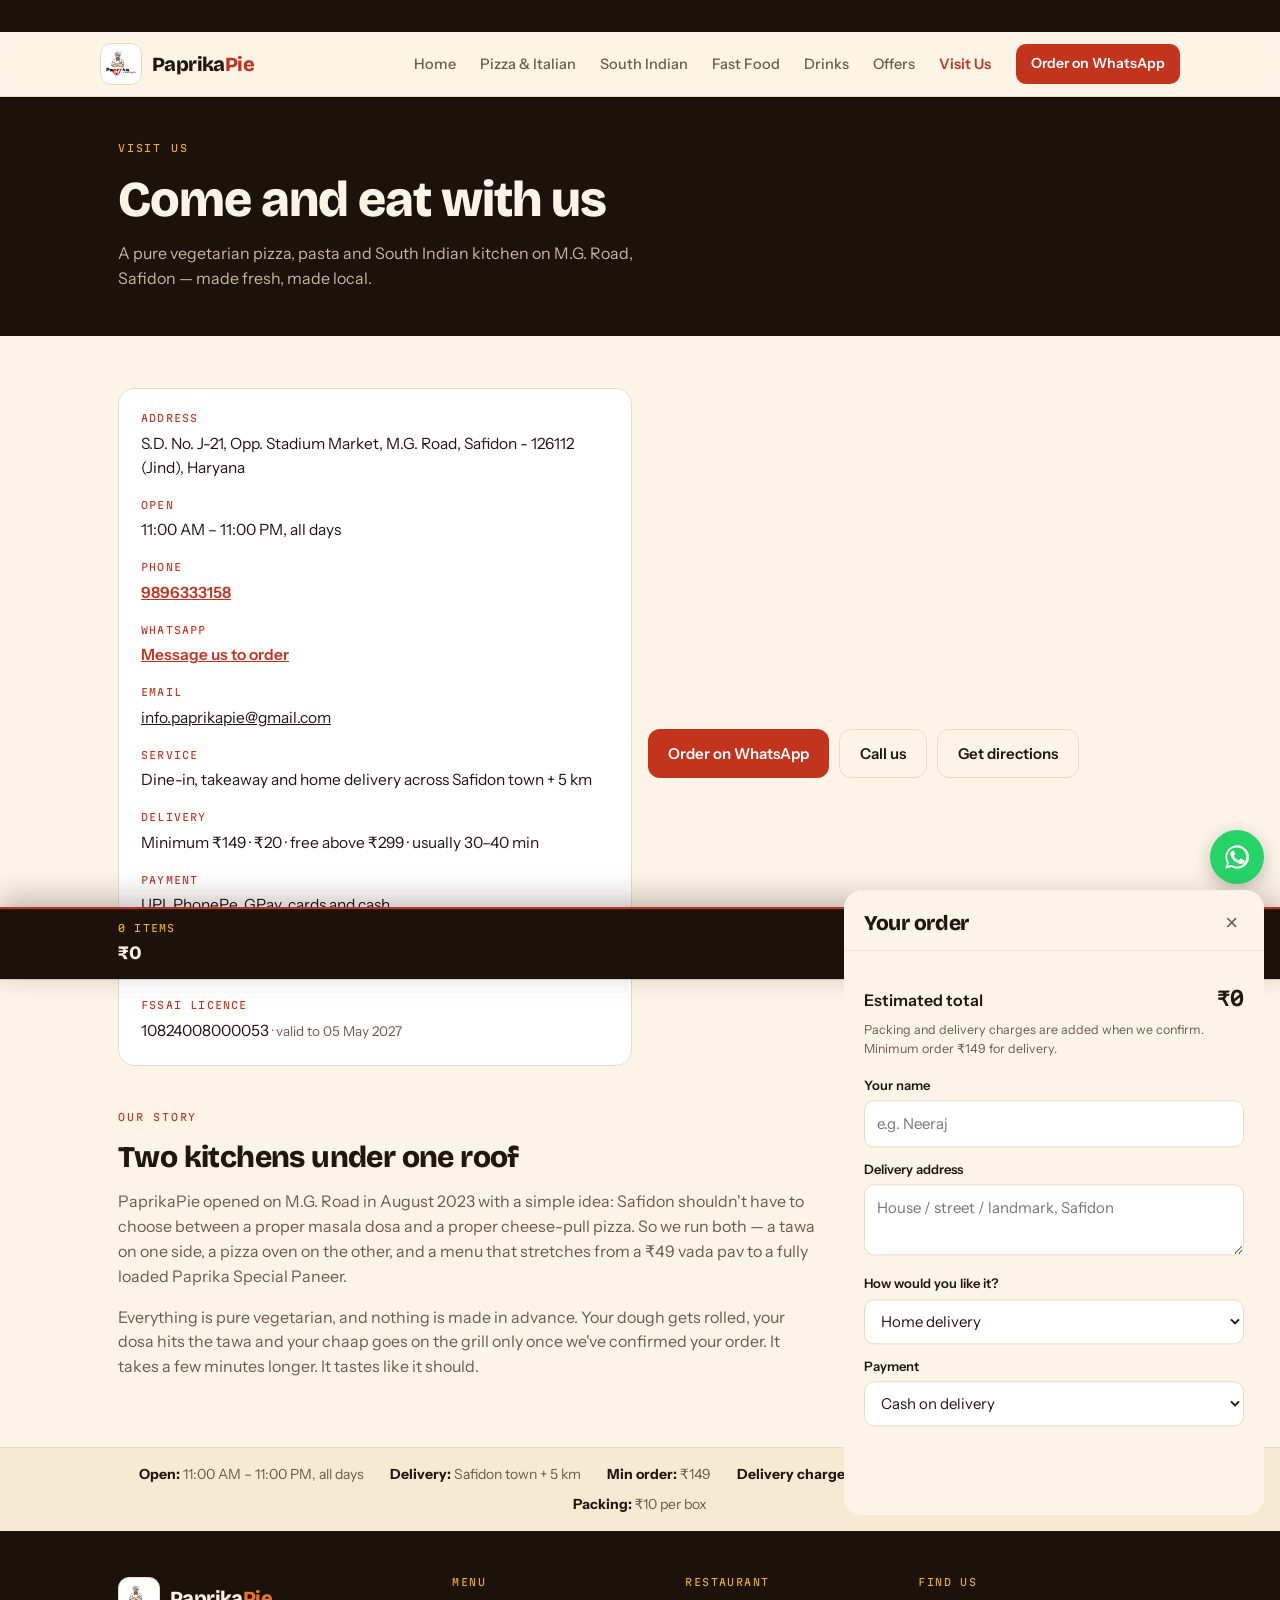
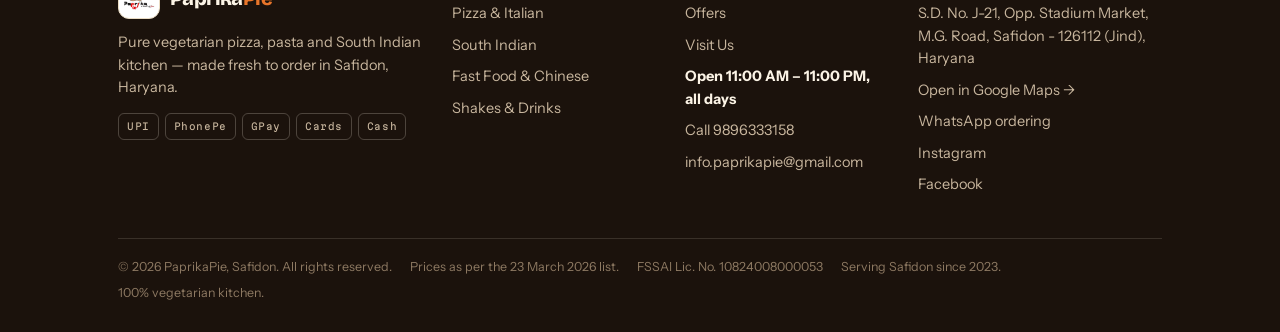
==== commit ab6846d8: "Add files via upload" ====
--- a/about.html
+++ b/about.html
@@ -20,9 +20,490 @@
 <meta name="twitter:description" content="PaprikaPie is at S.D. No. J-21, Opp. Stadium Market, M.G. Road, Safidon - 126112 (Jind), Haryana. Open 11:00 AM – 11:00 PM, all days. Dine-in, takeaway and home delivery. Call or WhatsApp 9896333158.">
 <meta name="twitter:image" content="https://paprikapie.co.in/img-share-card.jpg">
 <meta name="theme-color" content="#1B120C">
-<link rel="icon" href="img-favicon.png">
+<link rel="icon" href="[data-uri]">
 <link rel="preconnect" href="https://fonts.googleapis.com"><link rel="preconnect" href="https://fonts.gstatic.com" crossorigin><link href="https://fonts.googleapis.com/css2?family=Bricolage+Grotesque:opsz,wght@12..96,600;12..96,800&family=Instrument+Sans:wght@400;500;600&family=Martian+Mono:wght@400;600&display=swap" rel="stylesheet">
-<link rel="stylesheet" href="style.css">
+<style>
+/* ===========================================================
+   PaprikaPie — paprikapie.co.in
+   =========================================================== */
+
+:root{
+  --char:#1B120C;
+  --char-2:#2A1C13;
+  --paprika:#C3341F;
+  --paprika-dk:#8E2213;
+  --ember:#E8752A;
+  --turmeric:#F2B01E;
+  --pav:#FCF4E6;
+  --pav-2:#F6EAD3;
+  --card:#FFFFFF;
+  --curry:#2E6B4F;
+  --ink:#221610;
+  --ash:#6E5A4D;
+  --line:#EADCC4;
+  --shadow:rgba(27,18,12,.10);
+  --r:16px;
+  --tray-h:0px;
+}
+
+*{box-sizing:border-box}
+html{-webkit-text-size-adjust:100%}
+body{
+  margin:0;
+  background:var(--pav);
+  color:var(--ink);
+  font-family:"Instrument Sans",system-ui,-apple-system,"Segoe UI",sans-serif;
+  font-size:16px;
+  line-height:1.55;
+  -webkit-font-smoothing:antialiased;
+  padding-bottom:var(--tray-h);
+}
+img{max-width:100%;display:block}
+a{color:inherit}
+h1,h2,h3,h4{
+  font-family:"Bricolage Grotesque",system-ui,sans-serif;
+  margin:0;
+  letter-spacing:-.02em;
+  line-height:1.08;
+}
+.mono{font-family:"Martian Mono",ui-monospace,monospace}
+.wrap{max-width:1080px;margin:0 auto;padding:0 18px}
+.sr{position:absolute;width:1px;height:1px;overflow:hidden;clip:rect(0 0 0 0);white-space:nowrap}
+
+/* ---------- skip link ---------- */
+.skip{
+  position:absolute;left:-999px;top:0;z-index:200;
+  background:var(--char);color:var(--pav);padding:12px 18px;border-radius:0 0 10px 0;
+}
+.skip:focus{left:0}
+
+/* ---------- ticker ---------- */
+.ticker{
+  background:var(--char);color:var(--pav-2);
+  font-family:"Martian Mono",monospace;font-size:10.5px;letter-spacing:.1em;
+  padding:8px 0;overflow:hidden;white-space:nowrap;
+}
+.ticker span{display:inline-block;padding-left:100%;animation:slide 34s linear infinite}
+.ticker b{font-weight:400;color:var(--turmeric);margin:0 26px}
+@keyframes slide{to{transform:translateX(-100%)}}
+
+/* ---------- header ---------- */
+.hdr{
+  position:sticky;top:0;z-index:60;
+  background:rgba(252,244,230,.94);
+  backdrop-filter:saturate(160%) blur(10px);
+  border-bottom:1px solid var(--line);
+}
+.hdr .bar{display:flex;align-items:center;gap:14px;padding:11px 0}
+.logo{display:flex;align-items:center;gap:10px;text-decoration:none;flex:0 0 auto}
+.logo .mk{
+  width:42px;height:42px;border-radius:11px;flex:0 0 auto;
+  background:#fff;object-fit:contain;padding:2px;
+  border:1px solid var(--line);
+}
+.logo .nm{font-family:"Bricolage Grotesque";font-weight:800;font-size:20px;letter-spacing:-.03em}
+.logo .nm i{font-style:normal;color:var(--paprika)}
+
+nav.main{margin-left:auto;display:none;gap:2px}
+nav.main a{
+  text-decoration:none;font-size:14.5px;font-weight:500;color:var(--ash);
+  padding:9px 11px;border-radius:9px;white-space:nowrap;
+}
+nav.main a:hover{background:var(--pav-2);color:var(--ink)}
+nav.main a[aria-current="page"]{color:var(--paprika);font-weight:600}
+
+.hdr-cta{margin-left:auto;display:flex;align-items:center;gap:8px}
+nav.main ~ .hdr-cta{margin-left:0}
+
+.btn{
+  display:inline-flex;align-items:center;justify-content:center;gap:8px;
+  font:inherit;font-weight:600;font-size:15px;
+  border:0;border-radius:12px;padding:12px 20px;cursor:pointer;
+  text-decoration:none;transition:background .15s,transform .1s,border-color .15s;
+}
+.btn:active{transform:translateY(1px)}
+.btn-wa{background:var(--paprika);color:#fff}
+.btn-wa:hover{background:var(--paprika-dk)}
+.btn-line{background:transparent;color:var(--ink);border:1.5px solid var(--line)}
+.btn-line:hover{border-color:var(--paprika);color:var(--paprika)}
+.btn-dark{background:var(--char);color:var(--pav)}
+.btn-dark:hover{background:var(--char-2)}
+.btn-sm{padding:9px 15px;font-size:14px;border-radius:10px}
+.btn:focus-visible,a:focus-visible,button:focus-visible,input:focus-visible,select:focus-visible,textarea:focus-visible{
+  outline:2.5px solid var(--turmeric);outline-offset:2px
+}
+
+.menu-btn{
+  display:grid;place-items:center;width:42px;height:42px;flex:0 0 auto;
+  background:transparent;border:1.5px solid var(--line);border-radius:11px;cursor:pointer;
+}
+.menu-btn svg{width:19px;height:19px}
+
+/* mobile drawer */
+.drawer{
+  display:none;border-top:1px solid var(--line);
+  background:var(--pav);padding:8px 0 14px;
+}
+.drawer.open{display:block}
+.drawer a{
+  display:block;text-decoration:none;padding:13px 4px;font-weight:500;
+  border-bottom:1px solid var(--line);
+}
+.drawer a:last-child{border-bottom:0}
+.drawer a[aria-current="page"]{color:var(--paprika);font-weight:600}
+
+@media (min-width:900px){
+  nav.main{display:flex}
+  .menu-btn{display:none}
+  .drawer{display:none !important}
+}
+
+/* ---------- hero ---------- */
+.hero{position:relative;background:var(--char);color:var(--pav);overflow:hidden}
+.hero-inner{
+  max-width:1080px;margin:0 auto;padding:56px 18px 64px;
+  position:relative;z-index:2;
+}
+.eyebrow{
+  font-family:"Martian Mono",monospace;font-size:10px;letter-spacing:.18em;
+  text-transform:uppercase;color:var(--turmeric);margin-bottom:16px;
+}
+.hero h1{
+  font-size:clamp(34px,8.5vw,64px);font-weight:800;max-width:15ch;
+}
+.hero h1 em{font-style:normal;color:var(--ember)}
+.hero p.lede{
+  color:#E4D5BE;font-size:clamp(16px,2.4vw,18.5px);
+  max-width:46ch;margin:18px 0 28px;
+}
+.hero-cta{display:flex;gap:10px;flex-wrap:wrap}
+.hero::after{
+  content:"";position:absolute;inset:0;z-index:1;
+  background:
+    radial-gradient(60% 70% at 82% 30%, rgba(232,117,42,.30), transparent 62%),
+    radial-gradient(46% 60% at 12% 90%, rgba(195,52,31,.28), transparent 60%);
+}
+.hero-photo{
+  position:absolute;inset:0;z-index:0;opacity:.34;
+  background:var(--char-2) center/cover no-repeat;
+}
+
+/* fact strip */
+.facts{background:var(--char-2);border-top:1px solid rgba(252,244,230,.10)}
+.facts .grid{
+  display:grid;grid-template-columns:repeat(2,1fr);gap:1px;
+  background:rgba(252,244,230,.10);
+}
+.facts .f{background:var(--char-2);padding:16px 18px;text-align:center}
+.facts .f b{
+  display:block;font-family:"Bricolage Grotesque";font-weight:800;
+  font-size:17px;color:var(--turmeric);
+}
+.facts .f span{
+  display:block;font-family:"Martian Mono",monospace;font-size:9px;
+  letter-spacing:.12em;text-transform:uppercase;color:#B7A288;margin-top:4px;
+}
+@media (min-width:720px){.facts .grid{grid-template-columns:repeat(4,1fr)}}
+
+/* ---------- sections ---------- */
+section{padding:52px 0}
+.sec-head{margin-bottom:26px}
+.sec-head h2{font-size:clamp(25px,5vw,36px);font-weight:800}
+.sec-head p{color:var(--ash);max-width:56ch;margin:10px 0 0}
+.sec-head .eyebrow{color:var(--paprika)}
+
+.dark{background:var(--char);color:var(--pav)}
+.dark .sec-head p{color:#C8B69E}
+.dark .sec-head .eyebrow{color:var(--turmeric)}
+
+/* ---------- veg mark ---------- */
+.veg{
+  display:inline-grid;place-items:center;
+  width:14px;height:14px;border:1.6px solid var(--curry);border-radius:3px;
+  flex:0 0 auto;vertical-align:-2px;
+}
+.veg::after{content:"";width:6px;height:6px;background:var(--curry);border-radius:50%}
+
+/* ---------- dish cards ---------- */
+.cards{
+  display:grid;gap:14px;
+  grid-template-columns:repeat(auto-fill,minmax(215px,1fr));
+}
+.dish{
+  background:var(--card);border:1px solid var(--line);border-radius:var(--r);
+  overflow:hidden;display:flex;flex-direction:column;
+}
+.dish .ph{
+  aspect-ratio:4/3;position:relative;
+  background:linear-gradient(145deg,var(--pav-2),#EBD9B8);
+  display:grid;place-items:center;
+}
+.dish .ph img{width:100%;height:100%;object-fit:cover}
+.dish .ph .initial{
+  font-family:"Bricolage Grotesque";font-weight:800;font-size:44px;
+  color:rgba(195,52,31,.20);
+}
+.dish .tag{
+  position:absolute;top:9px;left:9px;
+  background:var(--char);color:var(--turmeric);
+  font-family:"Martian Mono",monospace;font-size:8.5px;letter-spacing:.1em;
+  text-transform:uppercase;padding:5px 9px;border-radius:6px;
+}
+.dish .body{padding:14px;display:flex;flex-direction:column;gap:6px;flex:1}
+.dish h3{font-size:16.5px;font-weight:600;display:flex;align-items:center;gap:7px}
+.dish p{margin:0;font-size:13.5px;color:var(--ash);flex:1}
+.dish .foot{display:flex;align-items:center;justify-content:space-between;gap:10px;margin-top:6px}
+.price{font-family:"Martian Mono",monospace;font-weight:600;font-size:15px}
+
+/* ---------- menu list rows ---------- */
+.rows{background:var(--card);border:1px solid var(--line);border-radius:var(--r);overflow:hidden}
+.row{
+  display:flex;align-items:center;gap:14px;
+  padding:14px 16px;border-bottom:1px solid var(--line);
+}
+.row:last-child{border-bottom:0}
+.row .meta{flex:1;min-width:0}
+.row .nm{font-weight:600;display:flex;align-items:center;gap:7px;font-size:15.5px}
+.row .ds{font-size:13.5px;color:var(--ash);margin-top:2px}
+.row .pr{font-family:"Martian Mono",monospace;font-weight:600;font-size:15px;white-space:nowrap}
+
+.add{
+  border:1.5px solid var(--line);background:var(--pav);color:var(--paprika);
+  font:inherit;font-weight:700;font-size:13.5px;
+  padding:8px 15px;border-radius:9px;cursor:pointer;white-space:nowrap;
+  transition:background .15s,border-color .15s,color .15s;
+}
+.add:hover{background:var(--paprika);border-color:var(--paprika);color:#fff}
+.add.done{background:var(--curry);border-color:var(--curry);color:#fff}
+
+/* ---------- pizza size picker ---------- */
+.pz{background:var(--card);border:1px solid var(--line);border-radius:var(--r);overflow:hidden}
+.pz-item{padding:16px;border-bottom:1px solid var(--line)}
+.pz-item:last-child{border-bottom:0}
+.pz-item .nm{font-weight:600;font-size:16.5px;display:flex;align-items:center;gap:7px}
+.pz-item .ds{font-size:13.5px;color:var(--ash);margin:3px 0 12px}
+.sizes{display:grid;grid-template-columns:repeat(2,1fr);gap:8px}
+@media (min-width:560px){.sizes{grid-template-columns:repeat(4,1fr)}}
+.size{
+  border:1.5px solid var(--line);background:var(--pav);border-radius:11px;
+  padding:10px 8px;cursor:pointer;text-align:center;font:inherit;
+  transition:border-color .15s,background .15s;
+}
+.size:hover{border-color:var(--paprika);background:#FCEEE9}
+.size .lb{
+  display:block;font-family:"Martian Mono",monospace;font-size:8.5px;
+  letter-spacing:.1em;text-transform:uppercase;color:var(--ash);
+}
+.size .vl{display:block;font-family:"Martian Mono",monospace;font-weight:600;font-size:15px;margin-top:3px}
+.size.done{background:var(--curry);border-color:var(--curry)}
+.size.done .lb,.size.done .vl{color:#fff}
+
+/* ---------- category chips ---------- */
+.chips{
+  display:flex;gap:8px;overflow-x:auto;padding:12px 18px;
+  position:sticky;top:61px;z-index:50;
+  background:rgba(252,244,230,.95);backdrop-filter:blur(8px);
+  border-bottom:1px solid var(--line);scrollbar-width:none;
+}
+.chips::-webkit-scrollbar{display:none}
+.chips a{
+  flex:0 0 auto;text-decoration:none;font-size:13.5px;font-weight:600;
+  background:var(--card);border:1.5px solid var(--line);border-radius:999px;
+  padding:8px 15px;color:var(--ash);
+}
+.chips a:hover{border-color:var(--paprika);color:var(--paprika)}
+
+/* ---------- page head ---------- */
+.phead{background:var(--char);color:var(--pav);padding:44px 0 46px}
+.phead h1{font-size:clamp(30px,7vw,50px);font-weight:800}
+.phead p{color:#C8B69E;max-width:52ch;margin:14px 0 0}
+
+/* ---------- offer cards ---------- */
+.offers{display:grid;gap:18px}
+@media (min-width:760px){.offers{grid-template-columns:1fr 1fr}}
+.offer{
+  background:var(--card);border:1px solid var(--line);border-radius:var(--r);
+  overflow:hidden;display:flex;flex-direction:column;
+}
+.offer .ph{aspect-ratio:16/10;background:linear-gradient(145deg,var(--ember),var(--paprika))}
+.offer .ph img{width:100%;height:100%;object-fit:cover}
+.offer .bd{padding:20px;display:flex;flex-direction:column;gap:10px;flex:1}
+.offer h3{font-size:21px;font-weight:800}
+.offer p{margin:0;color:var(--ash);font-size:15px}
+.offer ul{margin:0;padding-left:19px;color:var(--ash);font-size:14px;columns:2}
+.offer .terms{font-size:12.5px;color:var(--ash)}
+.offer .valid{
+  font-family:"Martian Mono",monospace;font-size:10px;letter-spacing:.1em;
+  text-transform:uppercase;color:var(--paprika);
+}
+.offer .cta{margin-top:auto;padding-top:6px}
+.offer-empty{
+  grid-column:1/-1;background:var(--card);border:1px dashed var(--line);
+  border-radius:var(--r);padding:32px;text-align:center;color:var(--ash);
+}
+
+/* ---------- steps ---------- */
+.steps{display:grid;gap:22px;grid-template-columns:repeat(auto-fit,minmax(200px,1fr))}
+.step .n{
+  font-family:"Martian Mono",monospace;font-size:11px;letter-spacing:.14em;
+  color:var(--turmeric);margin-bottom:9px;
+}
+.step h3{font-size:17.5px;font-weight:600;margin-bottom:6px}
+.step p{margin:0;color:#C8B69E;font-size:14.5px}
+
+/* ---------- split cards ---------- */
+.split{display:grid;gap:16px}
+@media (min-width:760px){.split{grid-template-columns:1fr 1fr}}
+.pane{
+  background:var(--card);border:1px solid var(--line);border-radius:var(--r);
+  padding:24px;display:flex;flex-direction:column;gap:12px;
+}
+.pane .eyebrow{color:var(--paprika);margin:0}
+.pane h3{font-size:23px;font-weight:800}
+.pane p{margin:0;color:var(--ash);flex:1}
+
+/* ---------- delivery strip ---------- */
+.delivery{background:var(--pav-2);border-top:1px solid var(--line);padding:16px 0}
+.delivery .in{
+  display:flex;flex-wrap:wrap;gap:8px 26px;justify-content:center;
+  font-size:14px;color:var(--ash);text-align:center;
+}
+.delivery b{color:var(--ink)}
+
+/* ---------- footer ---------- */
+footer{background:var(--char);color:#C8B69E;padding:46px 0 30px;font-size:14.5px}
+footer h4{
+  font-family:"Martian Mono",monospace;font-size:10px;letter-spacing:.14em;
+  text-transform:uppercase;color:var(--turmeric);margin-bottom:14px;font-weight:400;
+}
+.fgrid{display:grid;gap:30px;grid-template-columns:1fr}
+@media (min-width:700px){.fgrid{grid-template-columns:1.5fr 1fr 1fr 1.2fr}}
+footer ul{list-style:none;margin:0;padding:0}
+footer li{margin-bottom:9px}
+footer a{text-decoration:none}
+footer a:hover{color:var(--pav)}
+.pay{display:flex;gap:6px;flex-wrap:wrap;margin-top:14px}
+.pay span{
+  font-family:"Martian Mono",monospace;font-size:9.5px;letter-spacing:.06em;
+  border:1px solid rgba(252,244,230,.22);border-radius:6px;padding:5px 8px;
+}
+.legal{
+  border-top:1px solid rgba(252,244,230,.13);margin-top:34px;padding-top:18px;
+  font-size:12.5px;color:#8D7962;display:flex;flex-wrap:wrap;gap:6px 18px;
+}
+
+/* ---------- order tray (signature) ---------- */
+.tray{
+  position:fixed;left:0;right:0;bottom:0;z-index:90;
+  background:var(--char);color:var(--pav);
+  border-top:2px solid var(--paprika);
+  transform:translateY(110%);transition:transform .25s cubic-bezier(.2,.8,.3,1);
+  box-shadow:0 -8px 30px rgba(27,18,12,.28);
+}
+.tray.up{transform:none}
+.tray .top{
+  display:flex;align-items:center;gap:12px;
+  max-width:1080px;margin:0 auto;padding:12px 18px;
+}
+.tray .sum{flex:1;min-width:0}
+.tray .sum .a{
+  font-family:"Martian Mono",monospace;font-size:10px;letter-spacing:.12em;
+  text-transform:uppercase;color:var(--turmeric);
+}
+.tray .sum .b{font-family:"Bricolage Grotesque";font-weight:800;font-size:19px;margin-top:1px}
+.tray .view{
+  background:transparent;border:1.5px solid rgba(252,244,230,.28);color:var(--pav);
+  font:inherit;font-size:13.5px;font-weight:600;padding:9px 14px;border-radius:10px;cursor:pointer;
+}
+.tray .view:hover{border-color:var(--turmeric);color:var(--turmeric)}
+
+/* ---------- order sheet ---------- */
+.scrim{
+  position:fixed;inset:0;z-index:95;background:rgba(27,18,12,.55);
+  opacity:0;pointer-events:none;transition:opacity .2s;
+}
+.scrim.on{opacity:1;pointer-events:auto}
+.sheet{
+  position:fixed;z-index:96;left:0;right:0;bottom:0;
+  max-height:88vh;overflow-y:auto;
+  background:var(--pav);border-radius:20px 20px 0 0;
+  transform:translateY(101%);transition:transform .28s cubic-bezier(.2,.8,.3,1);
+}
+.sheet.on{transform:none}
+@media (min-width:700px){
+  .sheet{left:auto;right:16px;bottom:16px;width:420px;border-radius:18px;max-height:82vh}
+  .sheet.on{transform:none}
+}
+.sheet .sh{
+  position:sticky;top:0;background:var(--pav);z-index:2;
+  display:flex;align-items:center;gap:12px;
+  padding:18px 20px 12px;border-bottom:1px solid var(--line);
+}
+.sheet .sh h2{font-size:21px;font-weight:800;flex:1}
+.x{
+  background:transparent;border:0;font-size:22px;line-height:1;cursor:pointer;
+  color:var(--ash);padding:4px 6px;border-radius:8px;
+}
+.x:hover{background:var(--pav-2);color:var(--ink)}
+.sheet .sb{padding:16px 20px 24px}
+.li{display:flex;align-items:center;gap:12px;padding:11px 0;border-bottom:1px solid var(--line)}
+.li .n{flex:1;min-width:0;font-size:14.5px}
+.li .n small{display:block;color:var(--ash);font-size:12.5px}
+.li .p{font-family:"Martian Mono",monospace;font-size:14px}
+.qty{display:flex;align-items:center;gap:2px;border:1.5px solid var(--line);border-radius:9px;overflow:hidden}
+.qty button{
+  background:var(--card);border:0;width:30px;height:30px;font-size:17px;line-height:1;
+  cursor:pointer;color:var(--paprika);
+}
+.qty button:hover{background:var(--pav-2)}
+.qty span{min-width:24px;text-align:center;font-family:"Martian Mono",monospace;font-size:13px}
+.tot{display:flex;justify-content:space-between;align-items:baseline;padding:16px 0 6px;font-weight:600}
+.tot .v{font-family:"Martian Mono",monospace;font-size:20px}
+.note{font-size:12.5px;color:var(--ash);margin:0 0 16px}
+.fld{display:block;font-size:13px;font-weight:600;margin:12px 0 5px}
+.sheet input,.sheet textarea,.sheet select{
+  width:100%;font:inherit;font-size:15px;color:var(--ink);
+  background:var(--card);border:1.5px solid var(--line);border-radius:10px;padding:11px 12px;
+}
+.sheet textarea{min-height:70px;resize:vertical}
+.empty{text-align:center;padding:34px 10px;color:var(--ash)}
+
+/* ---------- floating whatsapp ---------- */
+.fab{
+  position:fixed;right:16px;bottom:calc(16px + var(--tray-h));z-index:80;
+  width:54px;height:54px;border-radius:50%;
+  background:#25D366;display:grid;place-items:center;
+  box-shadow:0 6px 18px rgba(27,18,12,.26);
+  transition:bottom .25s;
+}
+.fab svg{width:28px;height:28px;fill:#fff}
+
+/* ---------- misc ---------- */
+.map{width:100%;height:320px;border:0;border-radius:var(--r)}
+.info{background:var(--card);border:1px solid var(--line);border-radius:var(--r);padding:22px}
+.info dt{
+  font-family:"Martian Mono",monospace;font-size:10px;letter-spacing:.12em;
+  text-transform:uppercase;color:var(--paprika);margin-top:18px;
+}
+.info dt:first-child{margin-top:0}
+.info dd{margin:5px 0 0;font-size:15.5px}
+.banner{
+  background:linear-gradient(120deg,var(--paprika),var(--ember));
+  color:#fff;border-radius:var(--r);padding:26px 24px;
+  display:flex;flex-wrap:wrap;gap:16px;align-items:center;justify-content:space-between;
+}
+.banner h3{font-size:22px;font-weight:800}
+.banner p{margin:6px 0 0;opacity:.94;font-size:15px}
+.note-strip{
+  background:#FFF6E2;border-left:3px solid var(--turmeric);
+  border-radius:0 12px 12px 0;padding:13px 16px;font-size:14px;margin-bottom:18px;
+}
+
+@media (prefers-reduced-motion:reduce){
+  *{animation:none !important;transition:none !important}
+}
+
+</style>
 </head>
 <body>
 <a class="skip" href="#main">Skip to content</a>
@@ -32,7 +513,7 @@
 <header class="hdr">
   <div class="wrap bar">
     <a class="logo" href="index.html">
-      <img class="mk" src="img-logo.png" alt="" width="240" height="240">
+      <img class="mk" src="[data-uri]" alt="" width="240" height="240">
       <span class="nm">Paprika<i>Pie</i></span>
     </a>
     <nav class="main"><a href="index.html">Home</a><a href="menu-pizza.html">Pizza &amp; Italian</a><a href="menu-south.html">South Indian</a><a href="menu-fastfood.html">Fast Food</a><a href="menu-drinks.html">Drinks</a><a href="offers.html">Offers</a><a href="about.html" aria-current="page">Visit Us</a></nav>
@@ -103,7 +584,7 @@
     <div class="fgrid">
       <div>
         <a class="logo" href="index.html" style="margin-bottom:12px">
-          <img class="mk" src="img-logo.png" alt="" width="240" height="240"><span class="nm" style="color:var(--pav)">Paprika<i style="color:var(--ember)">Pie</i></span>
+          <img class="mk" src="[data-uri]" alt="" width="240" height="240"><span class="nm" style="color:var(--pav)">Paprika<i style="color:var(--ember)">Pie</i></span>
         </a>
         <p style="margin:12px 0 0;max-width:34ch">Pure vegetarian pizza, pasta and South Indian kitchen — made fresh to order in Safidon, Haryana.</p>
         <div class="pay"><span>UPI</span><span>PhonePe</span><span>GPay</span><span>Cards</span><span>Cash</span></div>
@@ -152,7 +633,308 @@
   <svg viewBox="0 0 24 24"><path d="M17.5 14.4c-.3-.2-1.7-.9-2-1-.3-.1-.5-.2-.7.1-.2.3-.7 1-.9 1.2-.2.2-.3.2-.6.1-.3-.2-1.2-.5-2.3-1.4-.9-.8-1.4-1.7-1.6-2-.2-.3 0-.5.1-.6l.5-.5c.1-.2.2-.3.3-.5 0-.2 0-.4 0-.5 0-.2-.7-1.6-.9-2.2-.2-.6-.5-.5-.7-.5h-.6c-.2 0-.5.1-.8.4-.3.3-1 1-1 2.5s1.1 2.9 1.2 3.1c.1.2 2.1 3.2 5.1 4.5.7.3 1.3.5 1.7.6.7.2 1.4.2 1.9.1.6-.1 1.7-.7 2-1.4.2-.7.2-1.2.2-1.4-.1-.1-.3-.2-.6-.3zM12 2a10 10 0 0 0-8.6 15L2 22l5.2-1.4A10 10 0 1 0 12 2zm0 18.2c-1.6 0-3.1-.4-4.4-1.2l-.3-.2-3.1.8.8-3-.2-.3a8.2 8.2 0 1 1 7.2 3.9z"/></svg>
 </a>
 
-<script src="offers-loader.js" defer></script>
-<script src="app.js" defer></script>
+<script>
+/* ===========================================================
+   PaprikaPie — offers loader
+   Renders offers.json. Offers past validTill disappear on
+   their own, no code change needed.
+
+   Offers page:  <div class="offers" id="pp-offers"></div>
+   =========================================================== */
+(function () {
+  var PHONE = "919896333158";
+  var box = document.getElementById("pp-offers");
+  if (!box) return;
+
+  function isLive(o) {
+    if (o.active === false) return false;
+    if (!o.validTill) return true;
+    var end = new Date(o.validTill + "T23:59:59");
+    return isNaN(end) ? true : end >= new Date();
+  }
+
+  function esc(s) {
+    return String(s == null ? "" : s).replace(/[&<>"]/g, function (c) {
+      return { "&": "&amp;", "<": "&lt;", ">": "&gt;", '"': "&quot;" }[c];
+    });
+  }
+
+  function waLink(o) {
+    var msg = o.whatsapp || "Hi PaprikaPie, I'd like to order the " + o.title + ".";
+    return "https://wa.me/" + PHONE + "?text=" + encodeURIComponent(msg);
+  }
+
+  function card(o) {
+    var items = (o.items || []).length
+      ? "<ul>" + o.items.map(function (i) { return "<li>" + esc(i) + "</li>"; }).join("") + "</ul>"
+      : "";
+    return (
+      '<article class="offer">' +
+        '<div class="ph">' +
+          (o.image ? '<img src="' + esc(o.image) + '" alt="' + esc(o.title) +
+                     '" loading="lazy" width="640" height="400" onerror="this.remove()">' : "") +
+        "</div>" +
+        '<div class="bd">' +
+          "<h3>" + esc(o.title) + "</h3>" +
+          "<p>" + esc(o.description) + "</p>" +
+          items +
+          (o.terms ? '<div class="terms">' + esc(o.terms) + "</div>" : "") +
+          (o.validTill ? '<div class="valid">Valid till ' + esc(o.validTill) + "</div>" : "") +
+          '<div class="cta"><a class="btn btn-wa" href="' + waLink(o) + '" rel="noopener">Order this on WhatsApp</a></div>' +
+        "</div>" +
+      "</article>"
+    );
+  }
+
+  fetch("offers.json", { cache: "no-cache" })
+    .then(function (r) { return r.json(); })
+    .then(function (data) {
+      var live = (data.offers || []).filter(isLive);
+      box.innerHTML = live.length
+        ? live.map(card).join("")
+        : '<div class="offer-empty">No offer running right now. WhatsApp us on 9896333158 — we usually have something on.</div>';
+    })
+    .catch(function () {
+      box.innerHTML =
+        '<div class="offer-empty">Offers could not load. Call or WhatsApp 9896333158 for today\'s deals.</div>';
+    });
+})();
+
+</script>
+<script>
+/* ===========================================================
+   PaprikaPie — cart, order tray, WhatsApp handoff
+   =========================================================== */
+(function () {
+  var WA = "919896333158";
+  var KEY = "pp_cart_v1";
+  var MIN_ORDER = 149;
+
+  /* ---- storage with graceful fallback ---- */
+  var memory = null;
+  function load() {
+    try {
+      var raw = window.localStorage.getItem(KEY);
+      return raw ? JSON.parse(raw) : [];
+    } catch (e) {
+      return memory || [];
+    }
+  }
+  function save(items) {
+    memory = items;
+    try {
+      window.localStorage.setItem(KEY, JSON.stringify(items));
+    } catch (e) {}
+  }
+
+  var cart = load();
+
+  function count() {
+    return cart.reduce(function (n, i) { return n + i.q; }, 0);
+  }
+  function total() {
+    return cart.reduce(function (n, i) { return n + i.p * i.q; }, 0);
+  }
+  function keyOf(name, size) {
+    return name + "|" + (size || "");
+  }
+
+  function addItem(name, price, size) {
+    var k = keyOf(name, size);
+    var found = null;
+    for (var i = 0; i < cart.length; i++) {
+      if (keyOf(cart[i].n, cart[i].s) === k) { found = cart[i]; break; }
+    }
+    if (found) { found.q += 1; }
+    else { cart.push({ n: name, p: Number(price), s: size || "", q: 1 }); }
+    save(cart);
+    render();
+  }
+  function bump(idx, delta) {
+    cart[idx].q += delta;
+    if (cart[idx].q <= 0) cart.splice(idx, 1);
+    save(cart);
+    render();
+  }
+
+  /* ---- elements ---- */
+  var tray, sheet, scrim, listEl, totEl;
+
+  function build() {
+    tray = document.createElement("div");
+    tray.className = "tray";
+    tray.innerHTML =
+      '<div class="top">' +
+        '<div class="sum"><div class="a" id="pp-tray-a">Your order</div><div class="b" id="pp-tray-b">₹0</div></div>' +
+        '<button class="view" type="button" id="pp-view">View</button>' +
+        '<button class="btn btn-wa btn-sm" type="button" id="pp-send">Send on WhatsApp</button>' +
+      "</div>";
+    document.body.appendChild(tray);
+
+    scrim = document.createElement("div");
+    scrim.className = "scrim";
+    document.body.appendChild(scrim);
+
+    sheet = document.createElement("div");
+    sheet.className = "sheet";
+    sheet.setAttribute("role", "dialog");
+    sheet.setAttribute("aria-label", "Your order");
+    sheet.innerHTML =
+      '<div class="sh"><h2>Your order</h2><button class="x" type="button" id="pp-close" aria-label="Close">&times;</button></div>' +
+      '<div class="sb">' +
+        '<div id="pp-list"></div>' +
+        '<div class="tot"><span>Estimated total</span><span class="v" id="pp-total">₹0</span></div>' +
+        '<p class="note">Packing and delivery charges are added when we confirm. Minimum order ₹' + MIN_ORDER + ' for delivery.</p>' +
+        '<label class="fld" for="pp-name">Your name</label>' +
+        '<input type="text" id="pp-name" autocomplete="name" placeholder="e.g. Neeraj">' +
+        '<label class="fld" for="pp-addr">Delivery address</label>' +
+        '<textarea id="pp-addr" autocomplete="street-address" placeholder="House / street / landmark, Safidon"></textarea>' +
+        '<label class="fld" for="pp-mode">How would you like it?</label>' +
+        '<select id="pp-mode"><option>Home delivery</option><option>Takeaway</option><option>Dine-in</option></select>' +
+        '<label class="fld" for="pp-pay">Payment</label>' +
+        '<select id="pp-pay"><option>Cash on delivery</option><option>UPI / PhonePe / GPay</option><option>Card at counter</option></select>' +
+        '<div style="margin-top:18px"><button class="btn btn-wa" type="button" id="pp-send2" style="width:100%">Send order on WhatsApp</button></div>' +
+      "</div>";
+    document.body.appendChild(sheet);
+
+    listEl = sheet.querySelector("#pp-list");
+    totEl = sheet.querySelector("#pp-total");
+
+    document.getElementById("pp-view").onclick = open;
+    document.getElementById("pp-close").onclick = close;
+    scrim.onclick = close;
+    document.getElementById("pp-send").onclick = open;
+    document.getElementById("pp-send2").onclick = send;
+
+    document.addEventListener("keydown", function (e) {
+      if (e.key === "Escape") close();
+    });
+  }
+
+  function open() {
+    scrim.classList.add("on");
+    sheet.classList.add("on");
+    renderList();
+  }
+  function close() {
+    scrim.classList.remove("on");
+    sheet.classList.remove("on");
+  }
+
+  function renderList() {
+    if (!cart.length) {
+      listEl.innerHTML = '<div class="empty">Nothing added yet.<br>Browse the menu and tap Add.</div>';
+      return;
+    }
+    var html = "";
+    for (var i = 0; i < cart.length; i++) {
+      var it = cart[i];
+      html +=
+        '<div class="li">' +
+          '<div class="n">' + esc(it.n) + (it.s ? "<small>" + esc(it.s) + "</small>" : "") + "</div>" +
+          '<div class="qty">' +
+            '<button type="button" data-d="-1" data-i="' + i + '" aria-label="Remove one">&minus;</button>' +
+            "<span>" + it.q + "</span>" +
+            '<button type="button" data-d="1" data-i="' + i + '" aria-label="Add one">+</button>' +
+          "</div>" +
+          '<div class="p">₹' + it.p * it.q + "</div>" +
+        "</div>";
+    }
+    listEl.innerHTML = html;
+    var btns = listEl.querySelectorAll("button[data-i]");
+    for (var b = 0; b < btns.length; b++) {
+      btns[b].onclick = function () {
+        bump(Number(this.getAttribute("data-i")), Number(this.getAttribute("data-d")));
+        renderList();
+      };
+    }
+  }
+
+  function render() {
+    var c = count();
+    if (!tray) return;
+    tray.classList.toggle("up", c > 0);
+    document.documentElement.style.setProperty("--tray-h", c > 0 ? "70px" : "0px");
+    document.getElementById("pp-tray-a").textContent =
+      c === 1 ? "1 item" : c + " items";
+    document.getElementById("pp-tray-b").textContent = "₹" + total();
+    if (totEl) totEl.textContent = "₹" + total();
+
+    var badges = document.querySelectorAll("[data-cart-count]");
+    for (var i = 0; i < badges.length; i++) {
+      badges[i].textContent = c;
+      badges[i].hidden = c === 0;
+    }
+  }
+
+  function send() {
+    var name = (document.getElementById("pp-name").value || "").trim();
+    var addr = (document.getElementById("pp-addr").value || "").trim();
+    var mode = document.getElementById("pp-mode").value;
+    var pay = document.getElementById("pp-pay").value;
+
+    var lines = ["Hi PaprikaPie, I'd like to order:", ""];
+    if (!cart.length) {
+      lines = ["Hi PaprikaPie, I'd like to place an order."];
+    } else {
+      for (var i = 0; i < cart.length; i++) {
+        var it = cart[i];
+        lines.push(it.q + " x " + it.n + (it.s ? " (" + it.s + ")" : "") + " — ₹" + it.p * it.q);
+      }
+      lines.push("");
+      lines.push("Estimated total: ₹" + total());
+      lines.push("");
+      lines.push(mode);
+      if (name) lines.push("Name: " + name);
+      if (addr) lines.push("Address: " + addr);
+      lines.push("Payment: " + pay);
+    }
+    window.open("https://wa.me/" + WA + "?text=" + encodeURIComponent(lines.join("\n")), "_blank");
+  }
+
+  function esc(s) {
+    return String(s == null ? "" : s).replace(/[&<>"]/g, function (c) {
+      return { "&": "&amp;", "<": "&lt;", ">": "&gt;", '"': "&quot;" }[c];
+    });
+  }
+
+  /* ---- wire up add buttons ---- */
+  function wire() {
+    document.addEventListener("click", function (e) {
+      var b = e.target.closest("[data-add]");
+      if (!b) return;
+      addItem(b.getAttribute("data-add"), b.getAttribute("data-price"), b.getAttribute("data-size"));
+      var was = b.textContent;
+      b.classList.add("done");
+      if (!b.classList.contains("size")) b.textContent = "Added";
+      setTimeout(function () {
+        b.classList.remove("done");
+        if (!b.classList.contains("size")) b.textContent = was;
+      }, 900);
+    });
+
+    var mb = document.querySelector(".menu-btn");
+    var dr = document.querySelector(".drawer");
+    if (mb && dr) {
+      mb.onclick = function () {
+        var o = dr.classList.toggle("open");
+        mb.setAttribute("aria-expanded", o ? "true" : "false");
+      };
+    }
+  }
+
+  if (document.readyState === "loading") {
+    document.addEventListener("DOMContentLoaded", init);
+  } else {
+    init();
+  }
+  function init() {
+    build();
+    wire();
+    render();
+  }
+})();
+
+</script>
 </body>
 </html>
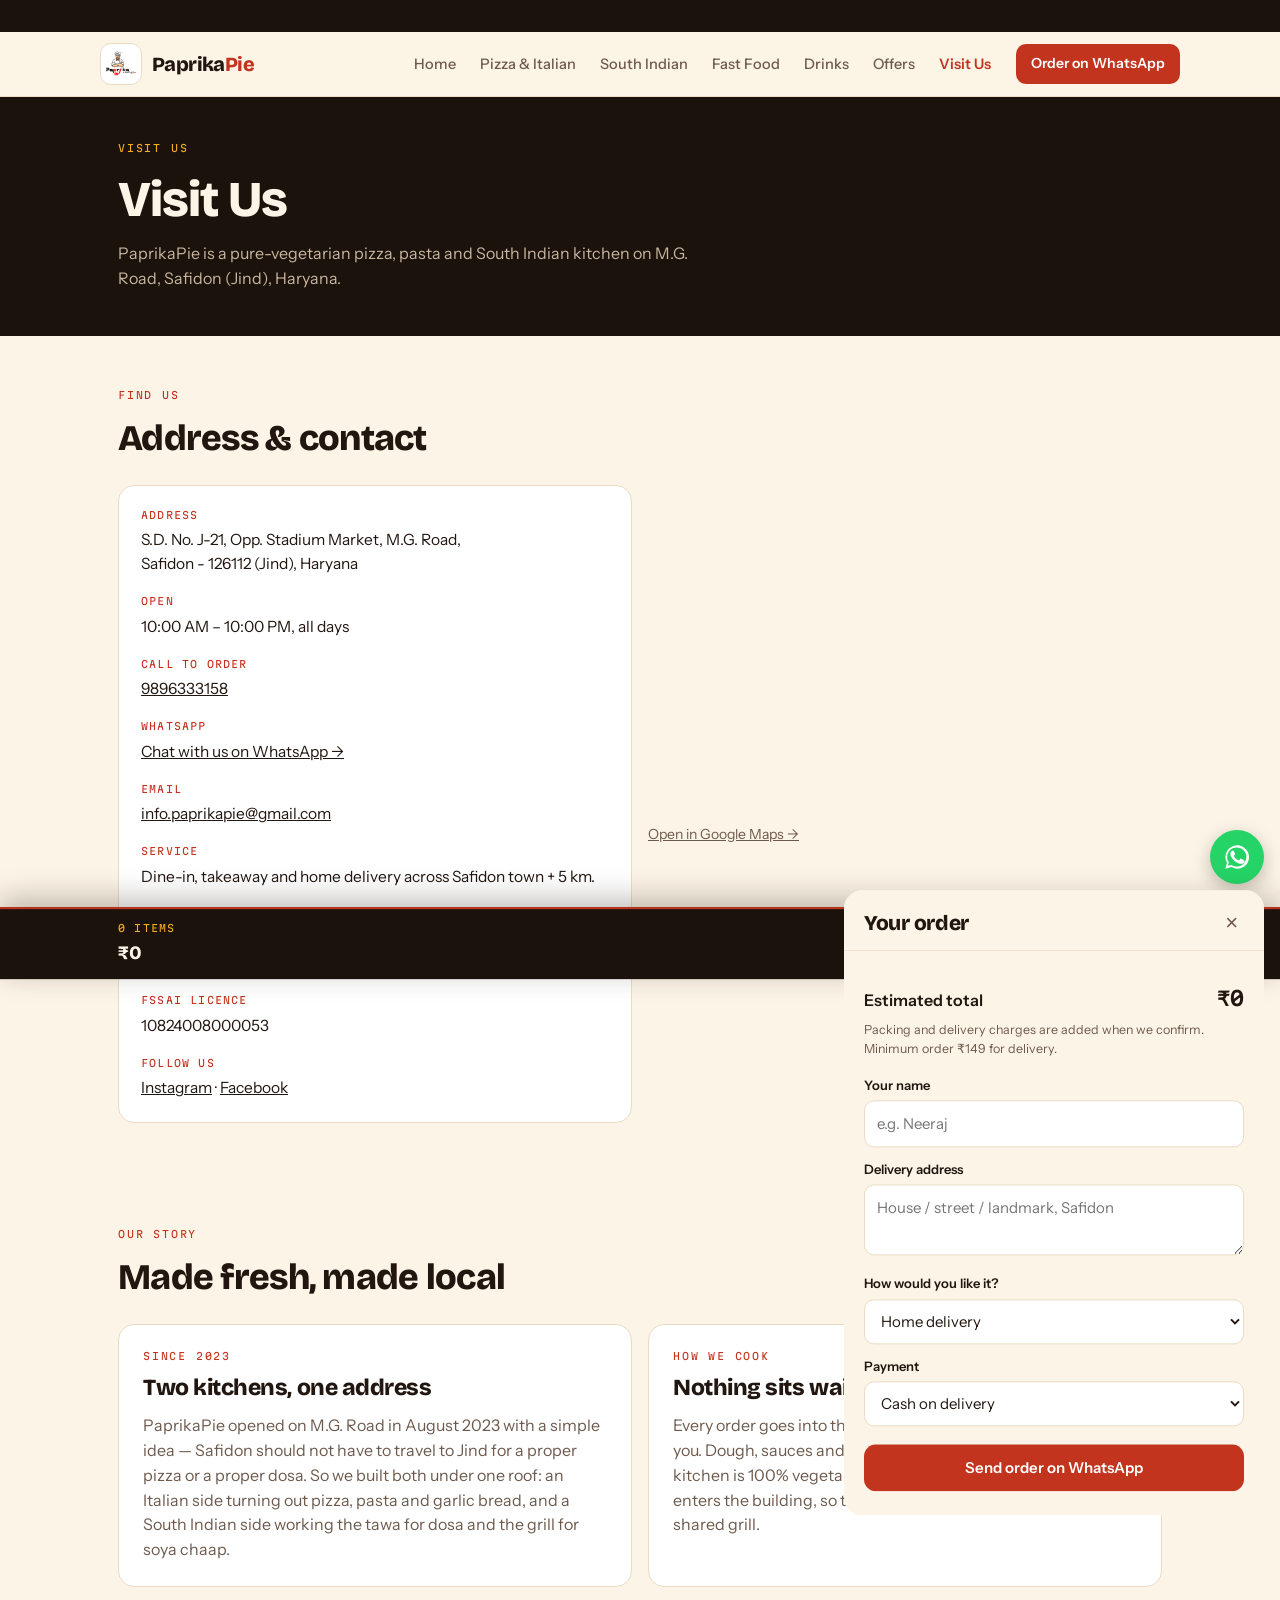
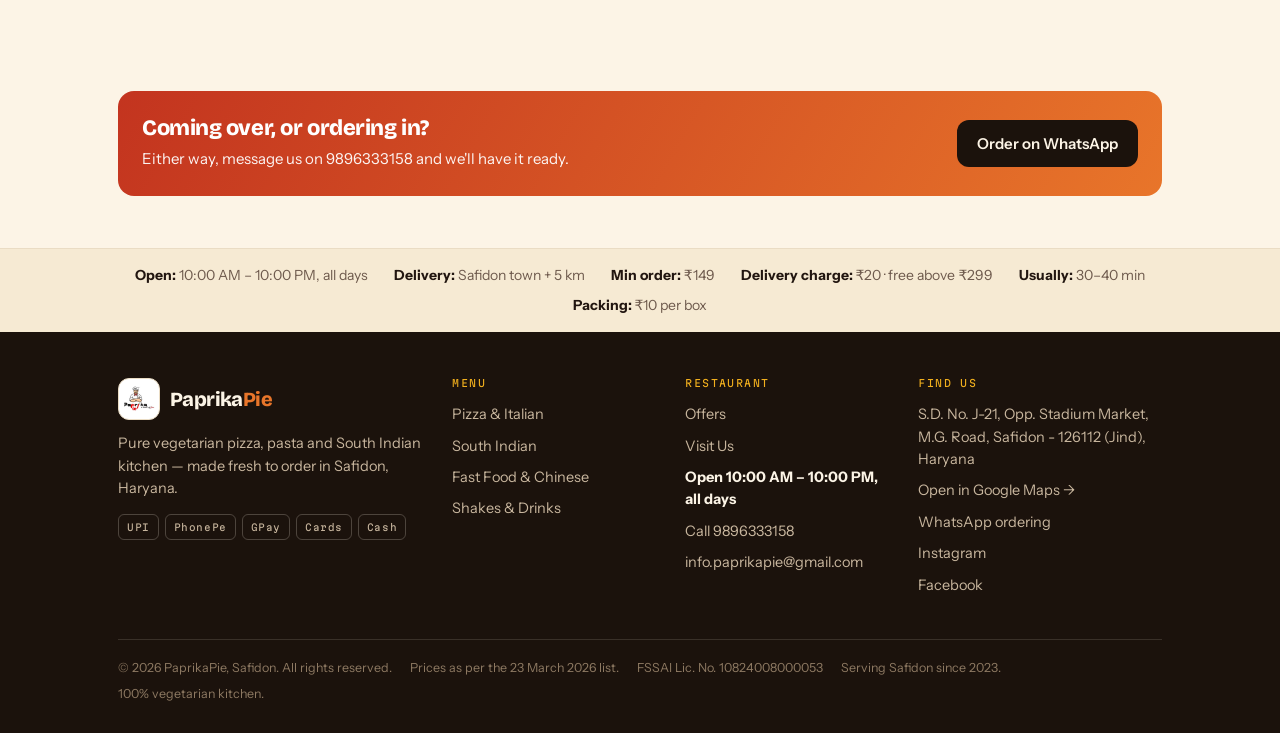
==== commit 7775e6cf: "Add files via upload" ====
--- a/about.html
+++ b/about.html
@@ -3,21 +3,21 @@
 <head>
 <meta charset="utf-8">
 <meta name="viewport" content="width=device-width, initial-scale=1">
-<title>Visit Us | PaprikaPie, Safidon (Jind), Haryana</title>
-<meta name="description" content="PaprikaPie is at S.D. No. J-21, Opp. Stadium Market, M.G. Road, Safidon - 126112 (Jind), Haryana. Open 11:00 AM – 11:00 PM, all days. Dine-in, takeaway and home delivery. Call or WhatsApp 9896333158.">
+<title>Visit Us | PaprikaPie, Safidon</title>
+<meta name="description" content="PaprikaPie address, opening hours, phone and map — S.D. No. J-21, Opp. Stadium Market, M.G. Road, Safidon (Jind), Haryana. Open 10 AM to 10 PM.">
 <link rel="canonical" href="https://paprikapie.co.in/about.html">
 <meta property="og:type" content="restaurant">
 <meta property="og:site_name" content="PaprikaPie, Safidon">
-<meta property="og:title" content="Visit Us | PaprikaPie, Safidon (Jind), Haryana">
-<meta property="og:description" content="PaprikaPie is at S.D. No. J-21, Opp. Stadium Market, M.G. Road, Safidon - 126112 (Jind), Haryana. Open 11:00 AM – 11:00 PM, all days. Dine-in, takeaway and home delivery. Call or WhatsApp 9896333158.">
+<meta property="og:title" content="Visit Us | PaprikaPie, Safidon">
+<meta property="og:description" content="PaprikaPie address, opening hours, phone and map — S.D. No. J-21, Opp. Stadium Market, M.G. Road, Safidon (Jind), Haryana. Open 10 AM to 10 PM.">
 <meta property="og:image" content="https://paprikapie.co.in/img-share-card.jpg">
 <meta property="og:image:width" content="1200">
 <meta property="og:image:height" content="630">
 <meta property="og:url" content="https://paprikapie.co.in/about.html">
 <meta property="og:locale" content="en_IN">
 <meta name="twitter:card" content="summary_large_image">
-<meta name="twitter:title" content="Visit Us | PaprikaPie, Safidon (Jind), Haryana">
-<meta name="twitter:description" content="PaprikaPie is at S.D. No. J-21, Opp. Stadium Market, M.G. Road, Safidon - 126112 (Jind), Haryana. Open 11:00 AM – 11:00 PM, all days. Dine-in, takeaway and home delivery. Call or WhatsApp 9896333158.">
+<meta name="twitter:title" content="Visit Us | PaprikaPie, Safidon">
+<meta name="twitter:description" content="PaprikaPie address, opening hours, phone and map — S.D. No. J-21, Opp. Stadium Market, M.G. Road, Safidon (Jind), Haryana. Open 10 AM to 10 PM.">
 <meta name="twitter:image" content="https://paprikapie.co.in/img-share-card.jpg">
 <meta name="theme-color" content="#1B120C">
 <link rel="icon" href="[data-uri]">
@@ -262,6 +262,11 @@
   padding:14px 16px;border-bottom:1px solid var(--line);
 }
 .row:last-child{border-bottom:0}
+.row .thumb{
+  width:64px;height:64px;flex:0 0 auto;border-radius:11px;overflow:hidden;
+  background:linear-gradient(145deg,var(--pav-2),#EBD9B8);
+}
+.row .thumb img{width:100%;height:100%;object-fit:cover}
 .row .meta{flex:1;min-width:0}
 .row .nm{font-weight:600;display:flex;align-items:center;gap:7px;font-size:15.5px}
 .row .ds{font-size:13.5px;color:var(--ash);margin-top:2px}
@@ -503,12 +508,18 @@
   *{animation:none !important;transition:none !important}
 }
 
+
+.pz-top{display:flex;align-items:center;gap:14px;margin-bottom:12px}
+.pz-top .thumb{width:64px;height:64px;flex:0 0 auto;border-radius:11px;overflow:hidden;background:linear-gradient(145deg,var(--pav-2),#EBD9B8);position:relative}
+.pz-top .thumb img{width:100%;height:100%;object-fit:cover}
+.pz-top .txt{min-width:0}
+.pz-item .ds{margin:3px 0 0}
 </style>
 </head>
 <body>
 <a class="skip" href="#main">Skip to content</a>
 <div class="ticker"><span>
-<b>Open 11:00 AM – 11:00 PM, all days</b><b>Dine-in, takeaway &amp; home delivery in Safidon</b><b>Made fresh only after you order</b><b>Call or WhatsApp 9896333158</b>
+<b>Open 10:00 AM – 10:00 PM, all days</b><b>Dine-in, takeaway &amp; home delivery in Safidon</b><b>Made fresh only after you order</b><b>Call or WhatsApp 9896333158</b>
 </span></div>
 <header class="hdr">
   <div class="wrap bar">
@@ -529,50 +540,10 @@
   <div class="wrap"><div class="drawer"><a href="index.html">Home</a><a href="menu-pizza.html">Pizza &amp; Italian</a><a href="menu-south.html">South Indian</a><a href="menu-fastfood.html">Fast Food</a><a href="menu-drinks.html">Drinks</a><a href="offers.html">Offers</a><a href="about.html" aria-current="page">Visit Us</a></div></div>
 </header>
 <main id="main">
-<div class="phead"><div class="wrap">
-  <div class="eyebrow">Visit us</div>
-  <h1>Come and eat with us</h1>
-  <p>A pure vegetarian pizza, pasta and South Indian kitchen on M.G. Road, Safidon — made fresh, made local.</p>
-</div></div>
-<section><div class="wrap">
-  <div class="split">
-    <div class="info">
-      <dl style="margin:0">
-        <dt>Address</dt><dd>S.D. No. J-21, Opp. Stadium Market, M.G. Road, Safidon - 126112 (Jind), Haryana</dd>
-        <dt>Open</dt><dd>11:00 AM – 11:00 PM, all days</dd>
-        <dt>Phone</dt><dd><a href="tel:9896333158" style="color:var(--paprika);font-weight:600">9896333158</a></dd>
-        <dt>WhatsApp</dt><dd><a href="https://wa.me/919896333158" rel="noopener" style="color:var(--paprika);font-weight:600">Message us to order</a></dd>
-        <dt>Email</dt><dd><a href="mailto:info.paprikapie@gmail.com">info.paprikapie@gmail.com</a></dd>
-        <dt>Service</dt><dd>Dine-in, takeaway and home delivery across Safidon town + 5 km</dd>
-        <dt>Delivery</dt><dd>Minimum ₹149 · ₹20 · free above ₹299 · usually 30–40 min</dd>
-        <dt>Payment</dt><dd>UPI, PhonePe, GPay, cards and cash</dd>
-        <dt>Follow us</dt><dd><a href="https://www.instagram.com/paprika__pie" rel="noopener" style="color:var(--paprika);font-weight:600">Instagram</a> &nbsp;·&nbsp; <a href="https://www.facebook.com/share/195Zh5gYRe/" rel="noopener" style="color:var(--paprika);font-weight:600">Facebook</a></dd>
-        <dt>FSSAI licence</dt><dd>10824008000053 <span style="color:var(--ash);font-size:13.5px">· valid to 05 May 2027</span></dd>
-      </dl>
-    </div>
-    <div>
-      <iframe class="map" loading="lazy" title="PaprikaPie location in Safidon"
-        referrerpolicy="no-referrer-when-downgrade" allowfullscreen
-        src="https://www.google.com/maps?q=29.4057029,76.6685684&amp;z=17&amp;output=embed"></iframe>
-      <div style="margin-top:14px;display:flex;gap:10px;flex-wrap:wrap">
-        <a class="btn btn-wa" href="https://wa.me/919896333158" rel="noopener">Order on WhatsApp</a>
-        <a class="btn btn-line" href="tel:9896333158">Call us</a>
-        <a class="btn btn-line" href="https://share.google/0tqUIa7kDqaAhrI66" rel="noopener">Get directions</a>
-      </div>
-    </div>
-  </div>
-
-  <div style="margin-top:44px;max-width:64ch">
-    <div class="eyebrow" style="color:var(--paprika)">Our story</div>
-    <h2 style="font-size:30px;font-weight:800;margin-bottom:14px">Two kitchens under one roof</h2>
-    <p style="color:var(--ash)">PaprikaPie opened on M.G. Road in August 2023 with a simple idea: Safidon shouldn't have to choose between a proper masala dosa and a proper cheese-pull pizza. So we run both — a tawa on one side, a pizza oven on the other, and a menu that stretches from a ₹49 vada pav to a fully loaded Paprika Special Paneer.</p>
-    <p style="color:var(--ash)">Everything is pure vegetarian, and nothing is made in advance. Your dough gets rolled, your dosa hits the tawa and your chaap goes on the grill only once we've confirmed your order. It takes a few minutes longer. It tastes like it should.</p>
-  </div>
-</div></section>
+<div class="phead"><div class="wrap"><div class="eyebrow">Visit us</div><h1>Visit Us</h1><p>PaprikaPie is a pure-vegetarian pizza, pasta and South Indian kitchen on M.G. Road, Safidon (Jind), Haryana.</p></div></div><section id="find"><div class="wrap"><div class="sec-head"><div class="eyebrow">Find us</div><h2>Address &amp; contact</h2></div><div class="split"><div class="info"><dl style="margin:0"><dt>Address</dt><dd>S.D. No. J-21, Opp. Stadium Market, M.G. Road,<br>Safidon - 126112 (Jind), Haryana</dd><dt>Open</dt><dd>10:00 AM – 10:00 PM, all days</dd><dt>Call to order</dt><dd><a href="tel:9896333158">9896333158</a></dd><dt>WhatsApp</dt><dd><a href="https://wa.me/919896333158" rel="noopener">Chat with us on WhatsApp →</a></dd><dt>Email</dt><dd><a href="mailto:info.paprikapie@gmail.com">info.paprikapie@gmail.com</a></dd><dt>Service</dt><dd>Dine-in, takeaway and home delivery across Safidon town + 5 km.</dd><dt>Delivery</dt><dd>Min order ₹149 · ₹20 delivery, free above ₹299 · usually 30–40 min · packing ₹10 per box</dd><dt>FSSAI Licence</dt><dd>10824008000053</dd><dt>Follow us</dt><dd><a href="https://www.instagram.com/paprika__pie" rel="noopener">Instagram</a> · <a href="https://www.facebook.com/share/195Zh5gYRe/" rel="noopener">Facebook</a></dd></dl></div><div><iframe class="map" loading="lazy" referrerpolicy="no-referrer-when-downgrade" title="PaprikaPie on Google Maps" src="https://www.google.com/maps?q=29.4067066,76.6610663&amp;z=18&amp;hl=en&amp;output=embed"></iframe><p style="margin:12px 0 0;font-size:14px;color:var(--ash)"><a href="https://www.google.com/maps/search/?api=1&amp;query=Paprika+Pie+Safidon&amp;query_place_id=ChIJUSXd0U_jDTkRevt9jf5EdT0" rel="noopener">Open in Google Maps →</a></p></div></div></div></section><section id="story"><div class="wrap"><div class="sec-head"><div class="eyebrow">Our story</div><h2>Made fresh, made local</h2></div><div class="split"><div class="pane"><div class="eyebrow">Since 2023</div><h3>Two kitchens, one address</h3><p>PaprikaPie opened on M.G. Road in August 2023 with a simple idea — Safidon should not have to travel to Jind for a proper pizza or a proper dosa. So we built both under one roof: an Italian side turning out pizza, pasta and garlic bread, and a South Indian side working the tawa for dosa and the grill for soya chaap.</p></div><div class="pane"><div class="eyebrow">How we cook</div><h3>Nothing sits waiting</h3><p>Every order goes into the kitchen only after we confirm it with you. Dough, sauces and chutneys are made in-house. The kitchen is 100% vegetarian — no non-vegetarian ingredient enters the building, so there is no question of shared oil or a shared grill.</p></div></div></div></section><section><div class="wrap"><div class="banner"><div><h3>Coming over, or ordering in?</h3><p>Either way, message us on 9896333158 and we&#39;ll have it ready.</p></div><a class="btn btn-dark" href="https://wa.me/919896333158" rel="noopener">Order on WhatsApp</a></div></div></section>
 </main>
-
 <div class="delivery"><div class="wrap in">
-  <span><b>Open:</b> 11:00 AM – 11:00 PM, all days</span>
+  <span><b>Open:</b> 10:00 AM – 10:00 PM, all days</span>
   <span><b>Delivery:</b> Safidon town + 5 km</span>
   <span><b>Min order:</b> ₹149</span>
   <span><b>Delivery charge:</b> ₹20 · free above ₹299</span>
@@ -603,7 +574,7 @@
         <ul>
           <li><a href="offers.html">Offers</a></li>
           <li><a href="about.html">Visit Us</a></li>
-          <li><strong style="color:var(--pav)">Open 11:00 AM – 11:00 PM, all days</strong></li>
+          <li><strong style="color:var(--pav)">Open 10:00 AM – 10:00 PM, all days</strong></li>
           <li><a href="tel:9896333158">Call 9896333158</a></li>
           <li><a href="mailto:info.paprikapie@gmail.com">info.paprikapie@gmail.com</a></li>
         </ul>
@@ -612,7 +583,7 @@
         <h4>Find Us</h4>
         <ul>
           <li>S.D. No. J-21, Opp. Stadium Market, M.G. Road, Safidon - 126112 (Jind), Haryana</li>
-          <li><a href="https://share.google/0tqUIa7kDqaAhrI66" rel="noopener">Open in Google Maps →</a></li>
+          <li><a href="https://www.google.com/maps/search/?api=1&amp;query=Paprika+Pie+Safidon&amp;query_place_id=ChIJUSXd0U_jDTkRevt9jf5EdT0" rel="noopener">Open in Google Maps →</a></li>
           <li><a href="https://wa.me/919896333158" rel="noopener">WhatsApp ordering</a></li>
           <li><a href="https://www.instagram.com/paprika__pie" rel="noopener">Instagram</a></li>
           <li><a href="https://www.facebook.com/share/195Zh5gYRe/" rel="noopener">Facebook</a></li>
